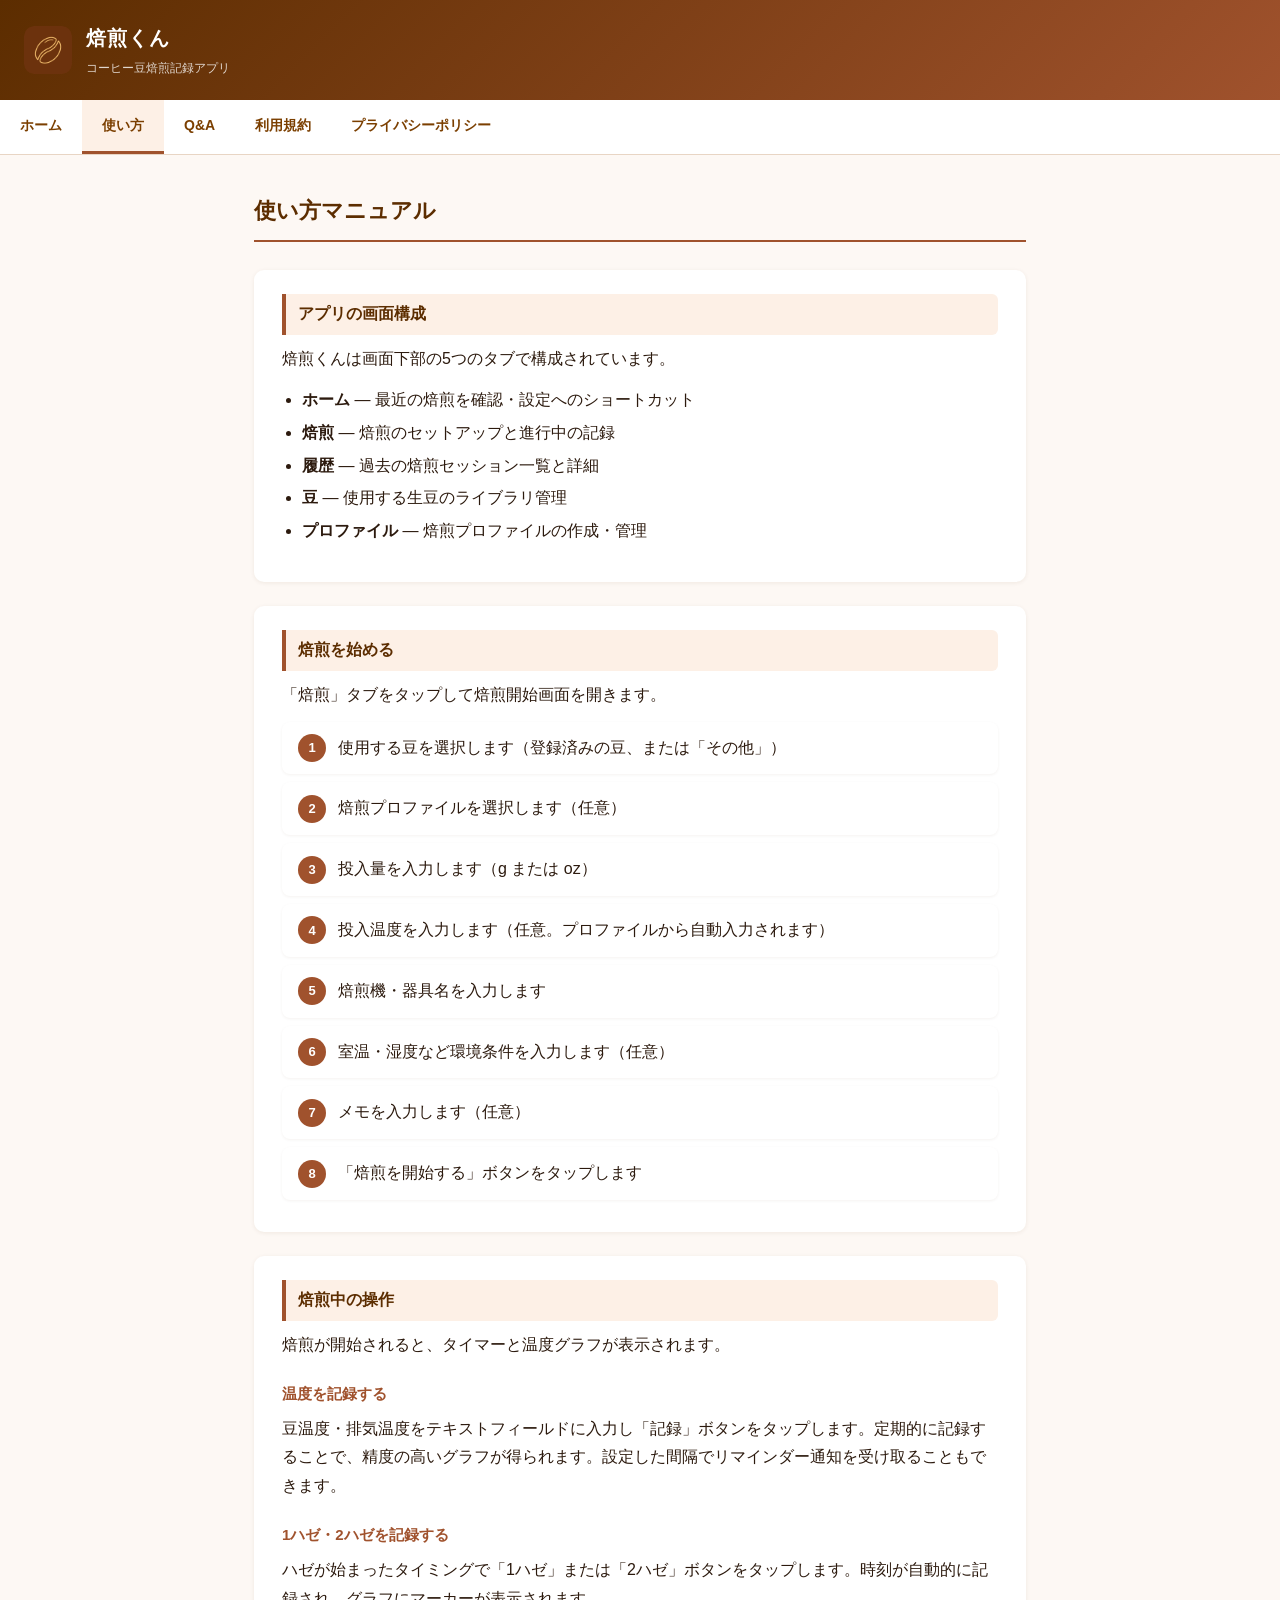
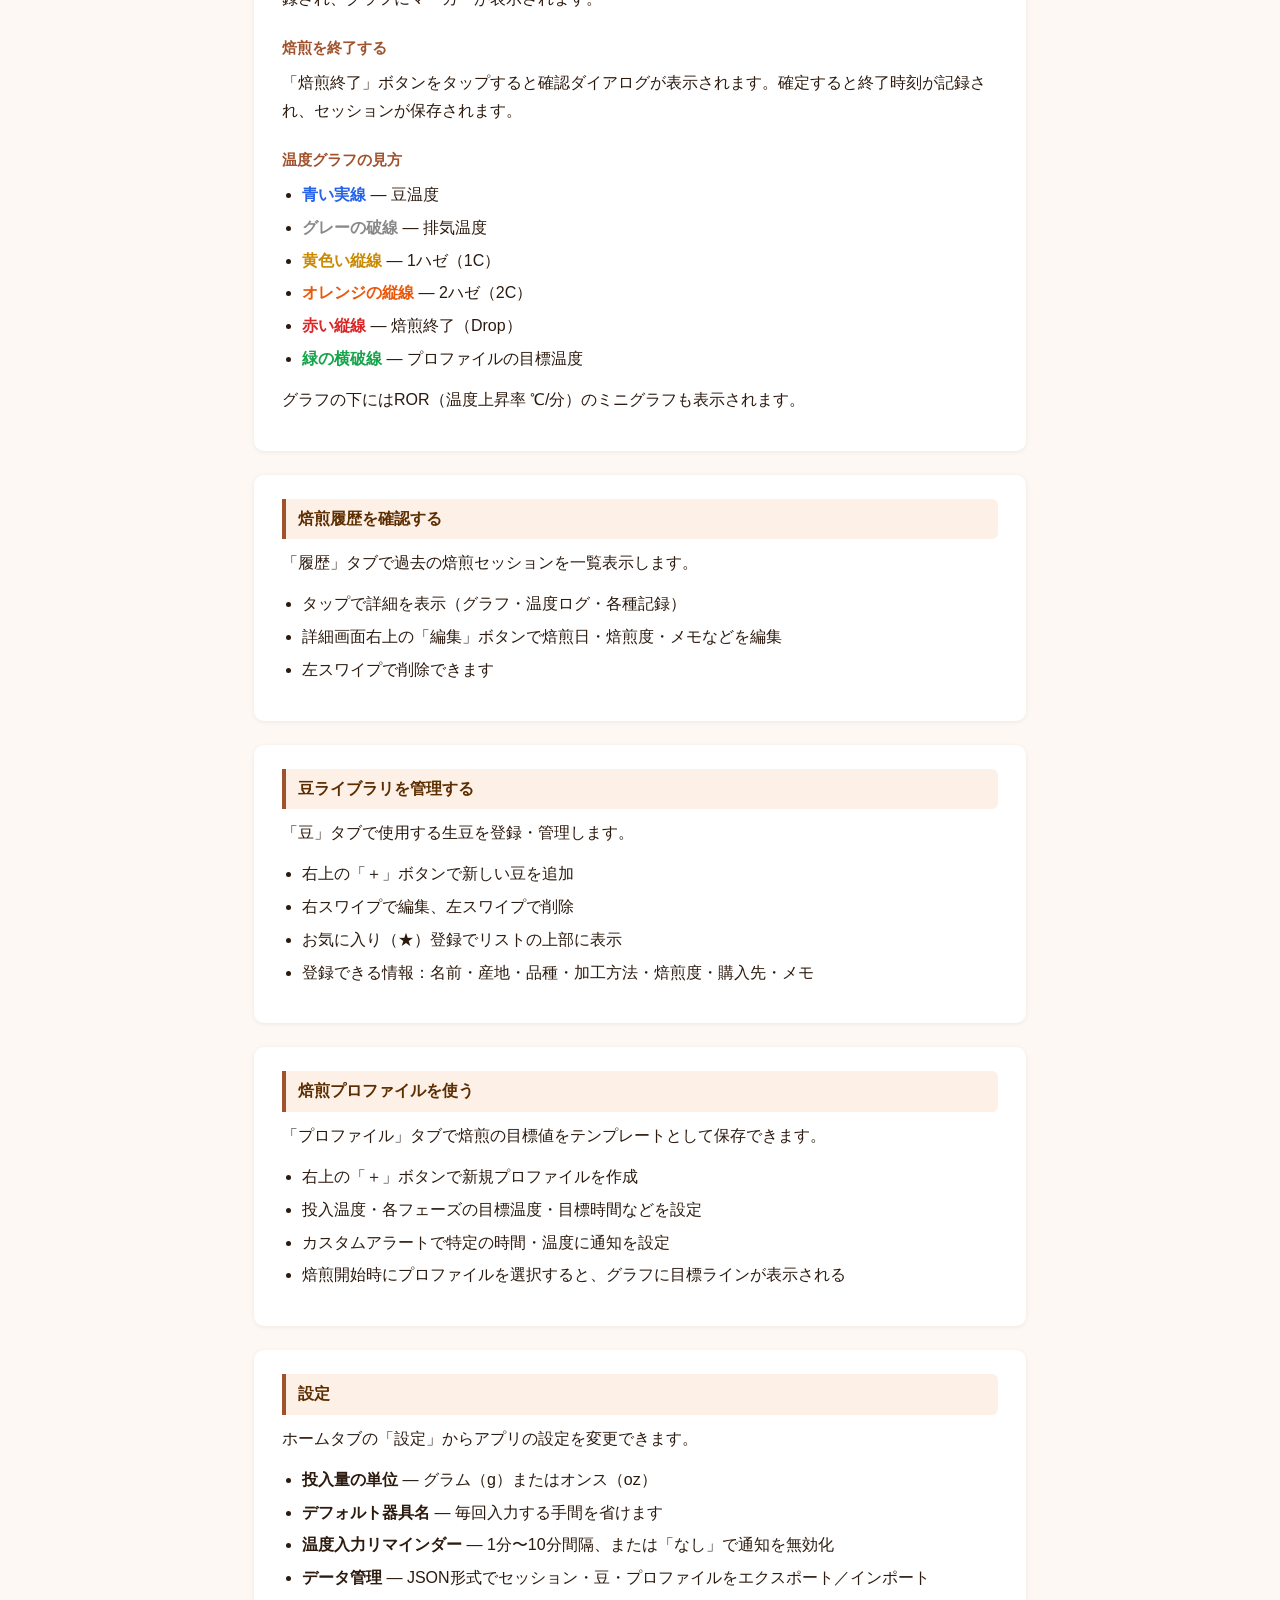
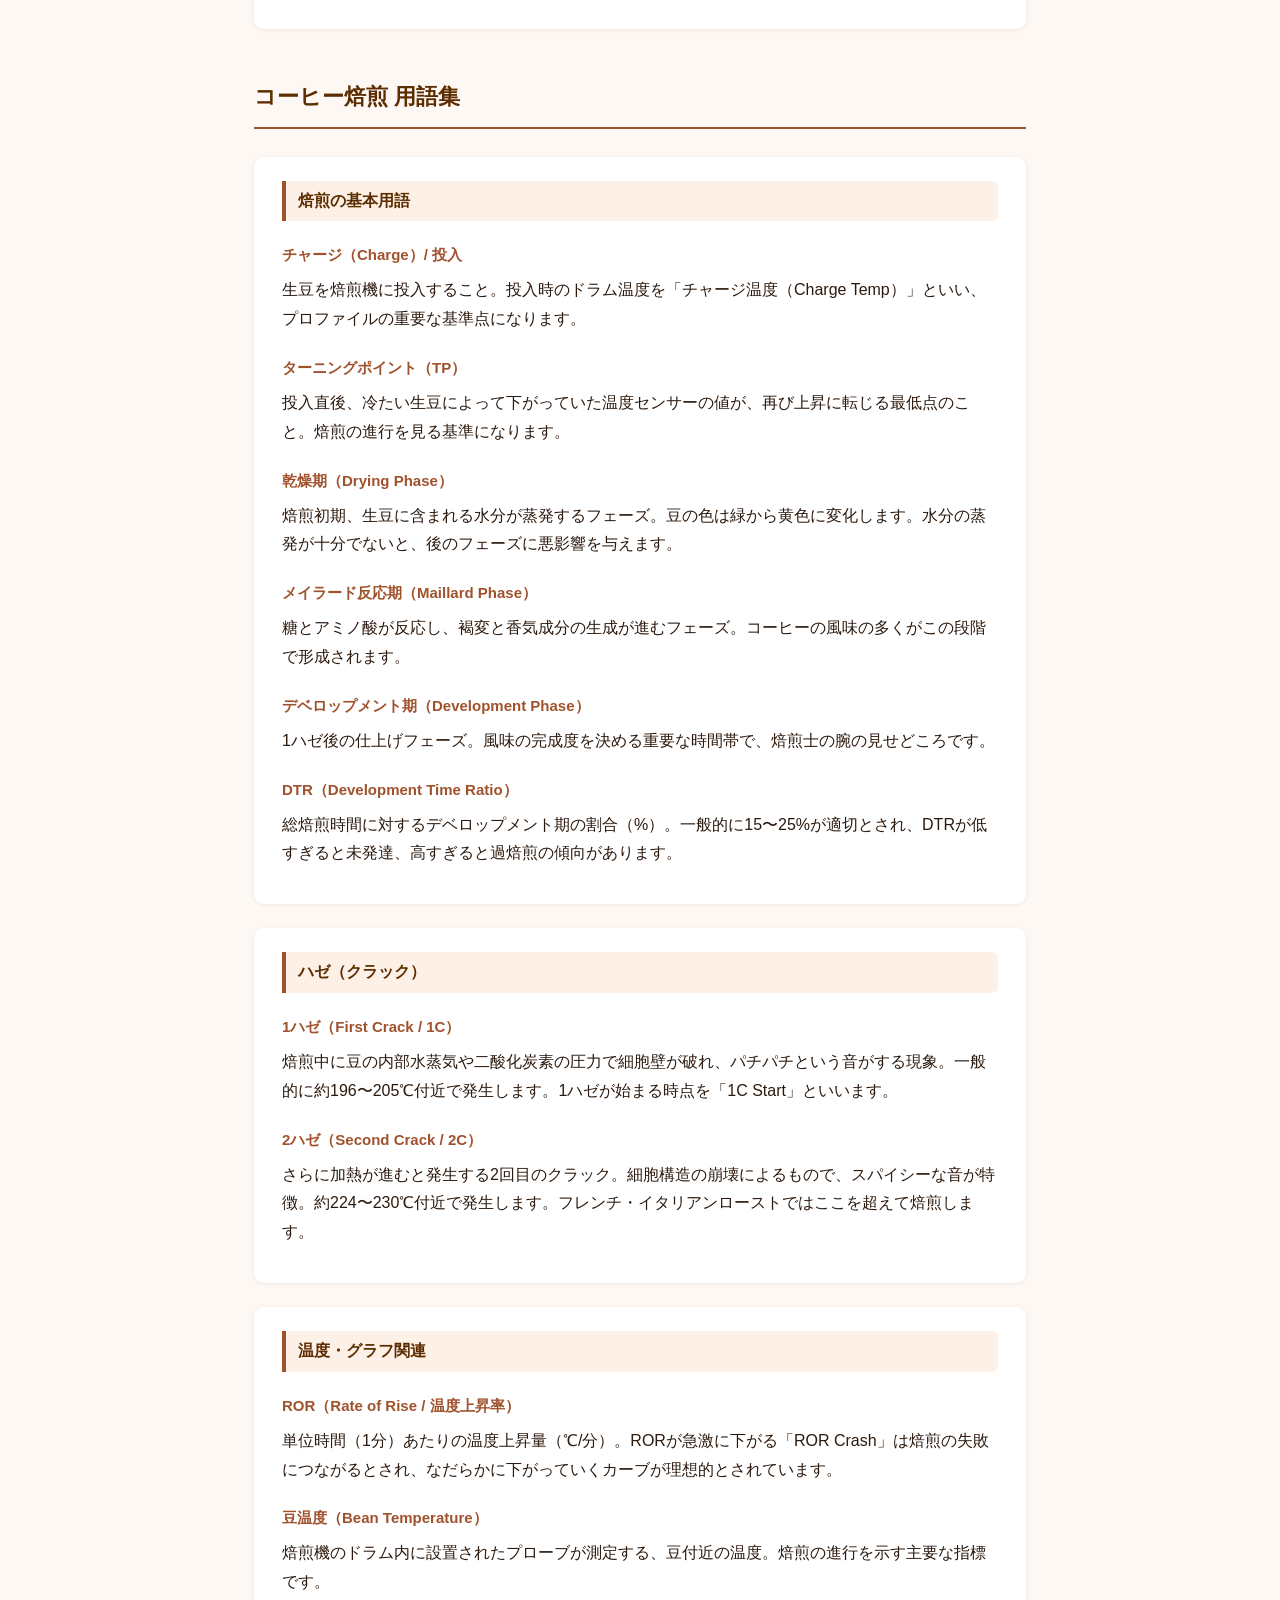
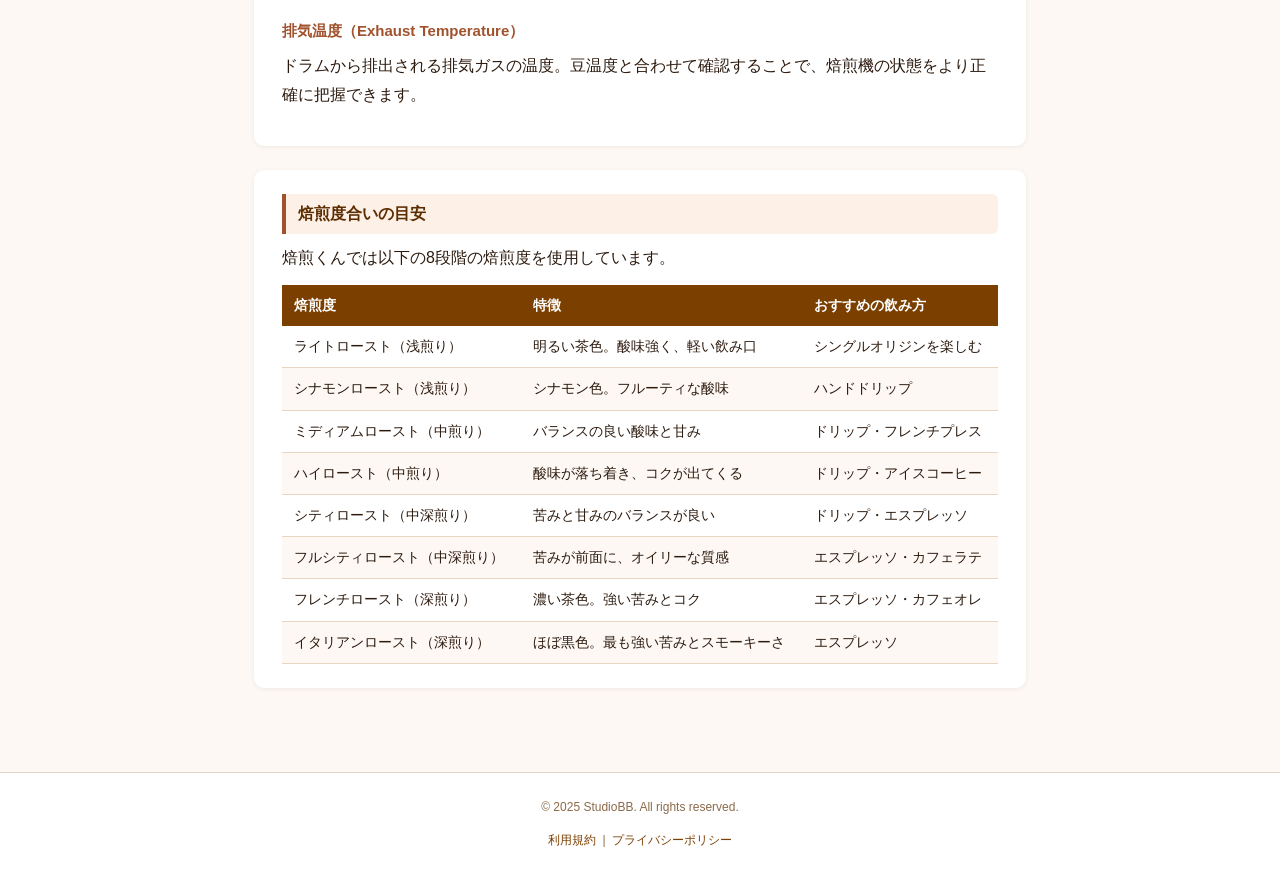
==== manual.html @ cdcf0a1b "Initial commit: 焙煎くん website" ====
<!DOCTYPE html>
<html lang="ja">
<head>
  <meta charset="UTF-8">
  <meta name="viewport" content="width=device-width, initial-scale=1.0">
  <title>使い方マニュアル - 焙煎くん</title>
  <meta name="description" content="焙煎くんの使い方マニュアル。焙煎開始から記録、履歴確認まで丁寧に解説します。">
  <link rel="stylesheet" href="style.css">
  <link rel="icon" href="image/icon.png">
</head>
<body>

<header>
  <div class="logo"><img src="image/icon.png" alt="焙煎くんアイコン"></div>
  <div>
    <div class="site-title">焙煎くん</div>
    <div class="site-subtitle">コーヒー豆焙煎記録アプリ</div>
  </div>
</header>

<nav>
  <a href="index.html">ホーム</a>
  <a href="manual.html" class="active">使い方</a>
  <a href="qa.html">Q&amp;A</a>
  <a href="terms.html">利用規約</a>
  <a href="privacy.html">プライバシーポリシー</a>
</nav>

<div class="container">

  <h1>使い方マニュアル</h1>

  <!-- ========== 基本の使い方 ========== -->
  <div class="card">
    <h2 style="margin-top: 0;">アプリの画面構成</h2>
    <p>焙煎くんは画面下部の5つのタブで構成されています。</p>
    <ul>
      <li><strong>ホーム</strong> — 最近の焙煎を確認・設定へのショートカット</li>
      <li><strong>焙煎</strong> — 焙煎のセットアップと進行中の記録</li>
      <li><strong>履歴</strong> — 過去の焙煎セッション一覧と詳細</li>
      <li><strong>豆</strong> — 使用する生豆のライブラリ管理</li>
      <li><strong>プロファイル</strong> — 焙煎プロファイルの作成・管理</li>
    </ul>
  </div>

  <!-- ========== 焙煎を始める ========== -->
  <div class="card">
    <h2 style="margin-top: 0;">焙煎を始める</h2>
    <p>「焙煎」タブをタップして焙煎開始画面を開きます。</p>
    <ol class="step-list">
      <li>使用する豆を選択します（登録済みの豆、または「その他」）</li>
      <li>焙煎プロファイルを選択します（任意）</li>
      <li>投入量を入力します（g または oz）</li>
      <li>投入温度を入力します（任意。プロファイルから自動入力されます）</li>
      <li>焙煎機・器具名を入力します</li>
      <li>室温・湿度など環境条件を入力します（任意）</li>
      <li>メモを入力します（任意）</li>
      <li>「焙煎を開始する」ボタンをタップします</li>
    </ol>
  </div>

  <!-- ========== 焙煎中の操作 ========== -->
  <div class="card">
    <h2 style="margin-top: 0;">焙煎中の操作</h2>
    <p>焙煎が開始されると、タイマーと温度グラフが表示されます。</p>

    <h3>温度を記録する</h3>
    <p>豆温度・排気温度をテキストフィールドに入力し「記録」ボタンをタップします。定期的に記録することで、精度の高いグラフが得られます。設定した間隔でリマインダー通知を受け取ることもできます。</p>

    <h3>1ハゼ・2ハゼを記録する</h3>
    <p>ハゼが始まったタイミングで「1ハゼ」または「2ハゼ」ボタンをタップします。時刻が自動的に記録され、グラフにマーカーが表示されます。</p>

    <h3>焙煎を終了する</h3>
    <p>「焙煎終了」ボタンをタップすると確認ダイアログが表示されます。確定すると終了時刻が記録され、セッションが保存されます。</p>

    <h3>温度グラフの見方</h3>
    <ul>
      <li><strong style="color: #2563eb;">青い実線</strong> — 豆温度</li>
      <li><strong style="color: #888;">グレーの破線</strong> — 排気温度</li>
      <li><strong style="color: #ca8a04;">黄色い縦線</strong> — 1ハゼ（1C）</li>
      <li><strong style="color: #ea580c;">オレンジの縦線</strong> — 2ハゼ（2C）</li>
      <li><strong style="color: #dc2626;">赤い縦線</strong> — 焙煎終了（Drop）</li>
      <li><strong style="color: #16a34a;">緑の横破線</strong> — プロファイルの目標温度</li>
    </ul>
    <p>グラフの下にはROR（温度上昇率 ℃/分）のミニグラフも表示されます。</p>
  </div>

  <!-- ========== 焙煎履歴 ========== -->
  <div class="card">
    <h2 style="margin-top: 0;">焙煎履歴を確認する</h2>
    <p>「履歴」タブで過去の焙煎セッションを一覧表示します。</p>
    <ul>
      <li>タップで詳細を表示（グラフ・温度ログ・各種記録）</li>
      <li>詳細画面右上の「編集」ボタンで焙煎日・焙煎度・メモなどを編集</li>
      <li>左スワイプで削除できます</li>
    </ul>
  </div>

  <!-- ========== 豆ライブラリ ========== -->
  <div class="card">
    <h2 style="margin-top: 0;">豆ライブラリを管理する</h2>
    <p>「豆」タブで使用する生豆を登録・管理します。</p>
    <ul>
      <li>右上の「＋」ボタンで新しい豆を追加</li>
      <li>右スワイプで編集、左スワイプで削除</li>
      <li>お気に入り（★）登録でリストの上部に表示</li>
      <li>登録できる情報：名前・産地・品種・加工方法・焙煎度・購入先・メモ</li>
    </ul>
  </div>

  <!-- ========== プロファイル ========== -->
  <div class="card">
    <h2 style="margin-top: 0;">焙煎プロファイルを使う</h2>
    <p>「プロファイル」タブで焙煎の目標値をテンプレートとして保存できます。</p>
    <ul>
      <li>右上の「＋」ボタンで新規プロファイルを作成</li>
      <li>投入温度・各フェーズの目標温度・目標時間などを設定</li>
      <li>カスタムアラートで特定の時間・温度に通知を設定</li>
      <li>焙煎開始時にプロファイルを選択すると、グラフに目標ラインが表示される</li>
    </ul>
  </div>

  <!-- ========== 設定 ========== -->
  <div class="card">
    <h2 style="margin-top: 0;">設定</h2>
    <p>ホームタブの「設定」からアプリの設定を変更できます。</p>
    <ul>
      <li><strong>投入量の単位</strong> — グラム（g）またはオンス（oz）</li>
      <li><strong>デフォルト器具名</strong> — 毎回入力する手間を省けます</li>
      <li><strong>温度入力リマインダー</strong> — 1分〜10分間隔、または「なし」で通知を無効化</li>
      <li><strong>データ管理</strong> — JSON形式でセッション・豆・プロファイルをエクスポート／インポート</li>
    </ul>
  </div>

  <!-- ========== 焙煎用語集 ========== -->
  <h1 style="margin-top: 48px;">コーヒー焙煎 用語集</h1>

  <div class="card">
    <h2 style="margin-top: 0;">焙煎の基本用語</h2>

    <h3>チャージ（Charge）/ 投入</h3>
    <p>生豆を焙煎機に投入すること。投入時のドラム温度を「チャージ温度（Charge Temp）」といい、プロファイルの重要な基準点になります。</p>

    <h3>ターニングポイント（TP）</h3>
    <p>投入直後、冷たい生豆によって下がっていた温度センサーの値が、再び上昇に転じる最低点のこと。焙煎の進行を見る基準になります。</p>

    <h3>乾燥期（Drying Phase）</h3>
    <p>焙煎初期、生豆に含まれる水分が蒸発するフェーズ。豆の色は緑から黄色に変化します。水分の蒸発が十分でないと、後のフェーズに悪影響を与えます。</p>

    <h3>メイラード反応期（Maillard Phase）</h3>
    <p>糖とアミノ酸が反応し、褐変と香気成分の生成が進むフェーズ。コーヒーの風味の多くがこの段階で形成されます。</p>

    <h3>デベロップメント期（Development Phase）</h3>
    <p>1ハゼ後の仕上げフェーズ。風味の完成度を決める重要な時間帯で、焙煎士の腕の見せどころです。</p>

    <h3>DTR（Development Time Ratio）</h3>
    <p>総焙煎時間に対するデベロップメント期の割合（%）。一般的に15〜25%が適切とされ、DTRが低すぎると未発達、高すぎると過焙煎の傾向があります。</p>
  </div>

  <div class="card">
    <h2 style="margin-top: 0;">ハゼ（クラック）</h2>

    <h3>1ハゼ（First Crack / 1C）</h3>
    <p>焙煎中に豆の内部水蒸気や二酸化炭素の圧力で細胞壁が破れ、パチパチという音がする現象。一般的に約196〜205℃付近で発生します。1ハゼが始まる時点を「1C Start」といいます。</p>

    <h3>2ハゼ（Second Crack / 2C）</h3>
    <p>さらに加熱が進むと発生する2回目のクラック。細胞構造の崩壊によるもので、スパイシーな音が特徴。約224〜230℃付近で発生します。フレンチ・イタリアンローストではここを超えて焙煎します。</p>
  </div>

  <div class="card">
    <h2 style="margin-top: 0;">温度・グラフ関連</h2>

    <h3>ROR（Rate of Rise / 温度上昇率）</h3>
    <p>単位時間（1分）あたりの温度上昇量（℃/分）。RORが急激に下がる「ROR Crash」は焙煎の失敗につながるとされ、なだらかに下がっていくカーブが理想的とされています。</p>

    <h3>豆温度（Bean Temperature）</h3>
    <p>焙煎機のドラム内に設置されたプローブが測定する、豆付近の温度。焙煎の進行を示す主要な指標です。</p>

    <h3>排気温度（Exhaust Temperature）</h3>
    <p>ドラムから排出される排気ガスの温度。豆温度と合わせて確認することで、焙煎機の状態をより正確に把握できます。</p>
  </div>

  <div class="card">
    <h2 style="margin-top: 0;">焙煎度合いの目安</h2>
    <p>焙煎くんでは以下の8段階の焙煎度を使用しています。</p>

    <table class="roast-table">
      <thead>
        <tr>
          <th>焙煎度</th>
          <th>特徴</th>
          <th>おすすめの飲み方</th>
        </tr>
      </thead>
      <tbody>
        <tr>
          <td>ライトロースト（浅煎り）</td>
          <td>明るい茶色。酸味強く、軽い飲み口</td>
          <td>シングルオリジンを楽しむ</td>
        </tr>
        <tr>
          <td>シナモンロースト（浅煎り）</td>
          <td>シナモン色。フルーティな酸味</td>
          <td>ハンドドリップ</td>
        </tr>
        <tr>
          <td>ミディアムロースト（中煎り）</td>
          <td>バランスの良い酸味と甘み</td>
          <td>ドリップ・フレンチプレス</td>
        </tr>
        <tr>
          <td>ハイロースト（中煎り）</td>
          <td>酸味が落ち着き、コクが出てくる</td>
          <td>ドリップ・アイスコーヒー</td>
        </tr>
        <tr>
          <td>シティロースト（中深煎り）</td>
          <td>苦みと甘みのバランスが良い</td>
          <td>ドリップ・エスプレッソ</td>
        </tr>
        <tr>
          <td>フルシティロースト（中深煎り）</td>
          <td>苦みが前面に、オイリーな質感</td>
          <td>エスプレッソ・カフェラテ</td>
        </tr>
        <tr>
          <td>フレンチロースト（深煎り）</td>
          <td>濃い茶色。強い苦みとコク</td>
          <td>エスプレッソ・カフェオレ</td>
        </tr>
        <tr>
          <td>イタリアンロースト（深煎り）</td>
          <td>ほぼ黒色。最も強い苦みとスモーキーさ</td>
          <td>エスプレッソ</td>
        </tr>
      </tbody>
    </table>
  </div>

</div>

<footer>
  <p>&copy; 2025 StudioBB. All rights reserved.</p>
  <p style="margin-top: 6px;">
    <a href="terms.html">利用規約</a> &nbsp;|&nbsp;
    <a href="privacy.html">プライバシーポリシー</a>
  </p>
</footer>

</body>
</html>
---- style.css ----
/* 焙煎くん - 共通スタイル */
* { box-sizing: border-box; margin: 0; padding: 0; }

body {
  font-family: "Hiragino Sans", "Hiragino Kaku Gothic ProN", "Noto Sans JP", sans-serif;
  background: #fdf8f4;
  color: #2c1a0e;
  line-height: 1.8;
}

header {
  background: linear-gradient(135deg, #5C2D00, #A0522D);
  color: #fff;
  padding: 20px 24px;
  display: flex;
  align-items: center;
  gap: 14px;
}
header .logo { line-height: 0; }
header .logo img { width: 48px; height: 48px; border-radius: 10px; }
header .site-title { font-size: 20px; font-weight: 700; letter-spacing: .05em; }
header .site-subtitle { font-size: 12px; opacity: .8; margin-top: 2px; }

nav {
  background: #fff;
  border-bottom: 1px solid #e8d5c4;
  display: flex;
  flex-wrap: wrap;
  gap: 0;
}
nav a {
  display: block;
  padding: 13px 20px;
  text-decoration: none;
  color: #7B3F00;
  font-size: 14px;
  font-weight: 600;
  border-bottom: 3px solid transparent;
  transition: border-color .2s, background .2s;
}
nav a:hover, nav a.active {
  border-bottom-color: #A0522D;
  background: #fdf0e6;
}

.container { max-width: 820px; margin: 0 auto; padding: 36px 24px 60px; }

h1 { font-size: 22px; font-weight: 700; margin-bottom: 28px; padding-bottom: 10px;
     border-bottom: 2px solid #A0522D; color: #5C2D00; }
h2 { font-size: 16px; font-weight: 700; margin: 32px 0 10px;
     padding: 6px 12px; background: #fdf0e6; border-left: 4px solid #A0522D;
     color: #5C2D00; border-radius: 0 6px 6px 0; }
h3 { font-size: 15px; font-weight: 700; margin: 20px 0 8px; color: #A0522D; }

p { margin-bottom: 12px; }
ul, ol { margin: 8px 0 12px 20px; }
li { margin-bottom: 4px; }

.card {
  background: #fff;
  border-radius: 10px;
  padding: 24px 28px;
  margin-bottom: 24px;
  box-shadow: 0 1px 4px rgba(92,45,0,.08);
}

.badge {
  display: inline-block;
  background: #7B3F00;
  color: #fff;
  font-size: 11px;
  font-weight: 700;
  padding: 2px 8px;
  border-radius: 20px;
  margin-right: 6px;
  vertical-align: middle;
}

.qa-item { margin-bottom: 20px; }
.qa-item .q { font-weight: 700; color: #5C2D00; margin-bottom: 4px; }
.qa-item .q::before { content: "Q. "; color: #A0522D; }
.qa-item .a { color: #4a3728; padding-left: 16px; }
.qa-item .a::before { content: "A. "; color: #A0522D; font-weight: 700; }

.legal-section { margin-bottom: 24px; }
.legal-section h3 { border-bottom: 1px solid #e8d5c4; padding-bottom: 6px; }

footer {
  text-align: center;
  padding: 24px;
  color: #8c6a4a;
  font-size: 12px;
  border-top: 1px solid #e8d5c4;
  background: #fff;
}
footer a { color: #7B3F00; text-decoration: none; }

.hero {
  background: linear-gradient(135deg, #7B3F00 0%, #A0522D 50%, #C1713A 100%);
  color: #fff;
  border-radius: 12px;
  padding: 40px 32px;
  margin-bottom: 32px;
  text-align: center;
}
.hero .icon { margin-bottom: 16px; line-height: 0; }
.hero .icon img { width: 80px; height: 80px; border-radius: 18px; box-shadow: 0 4px 16px rgba(0,0,0,.25); }
.hero h2 { font-size: 24px; margin-bottom: 8px; background: none; border: none;
           padding: 0; color: #fff; border-radius: 0; }
.hero p { opacity: .9; font-size: 15px; margin-bottom: 0; }

.link-grid {
  display: grid;
  grid-template-columns: repeat(auto-fit, minmax(180px, 1fr));
  gap: 14px;
  margin-top: 12px;
}
.link-card {
  background: #fff;
  border: 1px solid #e8d5c4;
  border-radius: 10px;
  padding: 20px 16px;
  text-align: center;
  text-decoration: none;
  color: #2c1a0e;
  transition: box-shadow .2s, transform .2s;
  display: block;
}
.link-card:hover { box-shadow: 0 4px 12px rgba(160,82,45,.2); transform: translateY(-2px); }
.link-card .icon { font-size: 28px; margin-bottom: 8px; }
.link-card .label { font-size: 13px; font-weight: 700; color: #7B3F00; }

.feature-grid {
  display: grid;
  grid-template-columns: repeat(auto-fit, minmax(220px, 1fr));
  gap: 16px;
  margin-top: 16px;
}
.feature-card {
  background: #fff;
  border-radius: 10px;
  padding: 20px 18px;
  box-shadow: 0 1px 4px rgba(92,45,0,.08);
  border-top: 3px solid #A0522D;
}
.feature-card .f-icon { font-size: 26px; margin-bottom: 10px; }
.feature-card h3 { font-size: 14px; margin: 0 0 6px; }
.feature-card p { font-size: 13px; color: #6b4c35; margin: 0; }

.step-list { counter-reset: step; list-style: none; margin: 0; padding: 0; }
.step-list li {
  counter-increment: step;
  padding: 12px 16px 12px 56px;
  position: relative;
  margin-bottom: 8px;
  background: #fff;
  border-radius: 8px;
  box-shadow: 0 1px 3px rgba(92,45,0,.06);
}
.step-list li::before {
  content: counter(step);
  position: absolute;
  left: 16px;
  top: 50%;
  transform: translateY(-50%);
  width: 28px; height: 28px;
  background: #A0522D;
  color: #fff;
  border-radius: 50%;
  display: flex;
  align-items: center;
  justify-content: center;
  font-size: 13px;
  font-weight: 700;
}

.roast-table { width: 100%; border-collapse: collapse; font-size: 14px; }
.roast-table th { background: #7B3F00; color: #fff; padding: 8px 12px; text-align: left; }
.roast-table td { padding: 8px 12px; border-bottom: 1px solid #e8d5c4; }
.roast-table tr:nth-child(even) td { background: #fdf8f4; }

@media (max-width: 600px) {
  header { padding: 16px; }
  .container { padding: 24px 16px 48px; }
  .card { padding: 18px 16px; }
  nav a { padding: 10px 14px; font-size: 13px; }
  .hero { padding: 28px 20px; }
}
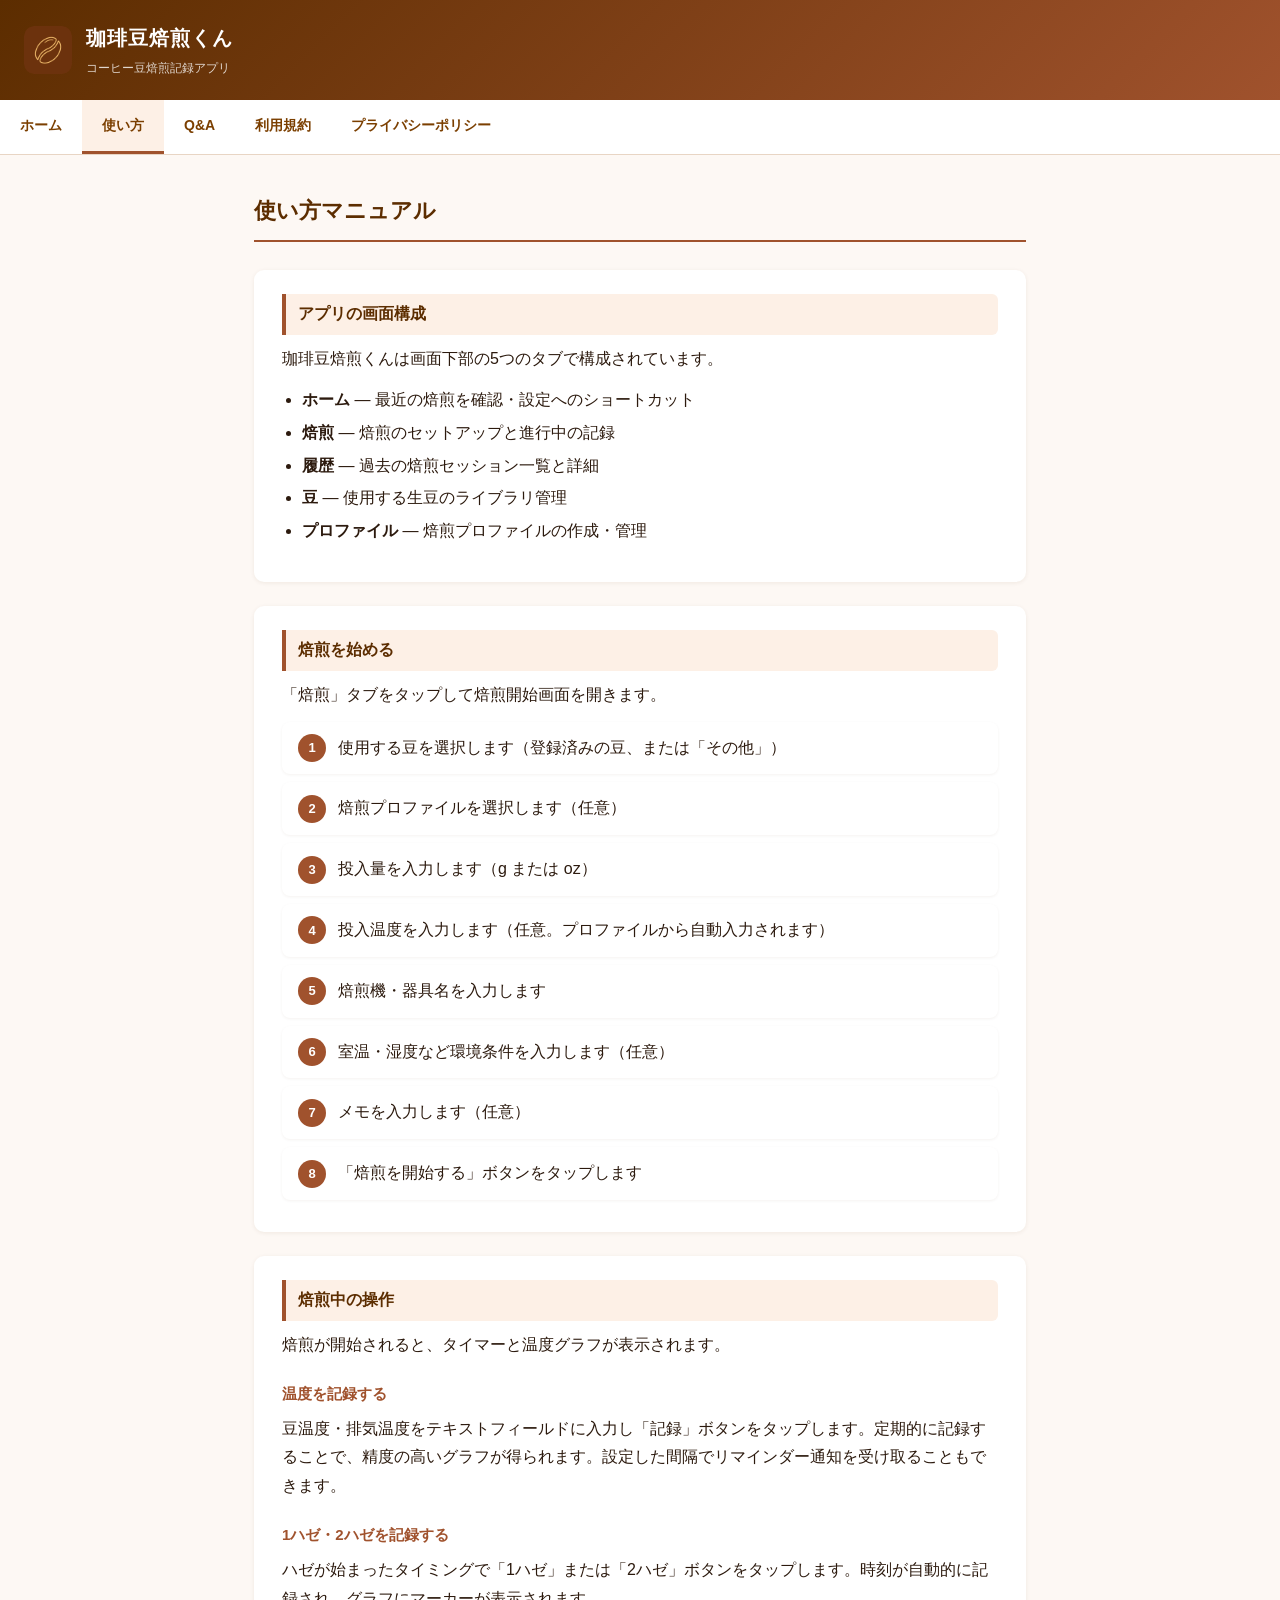
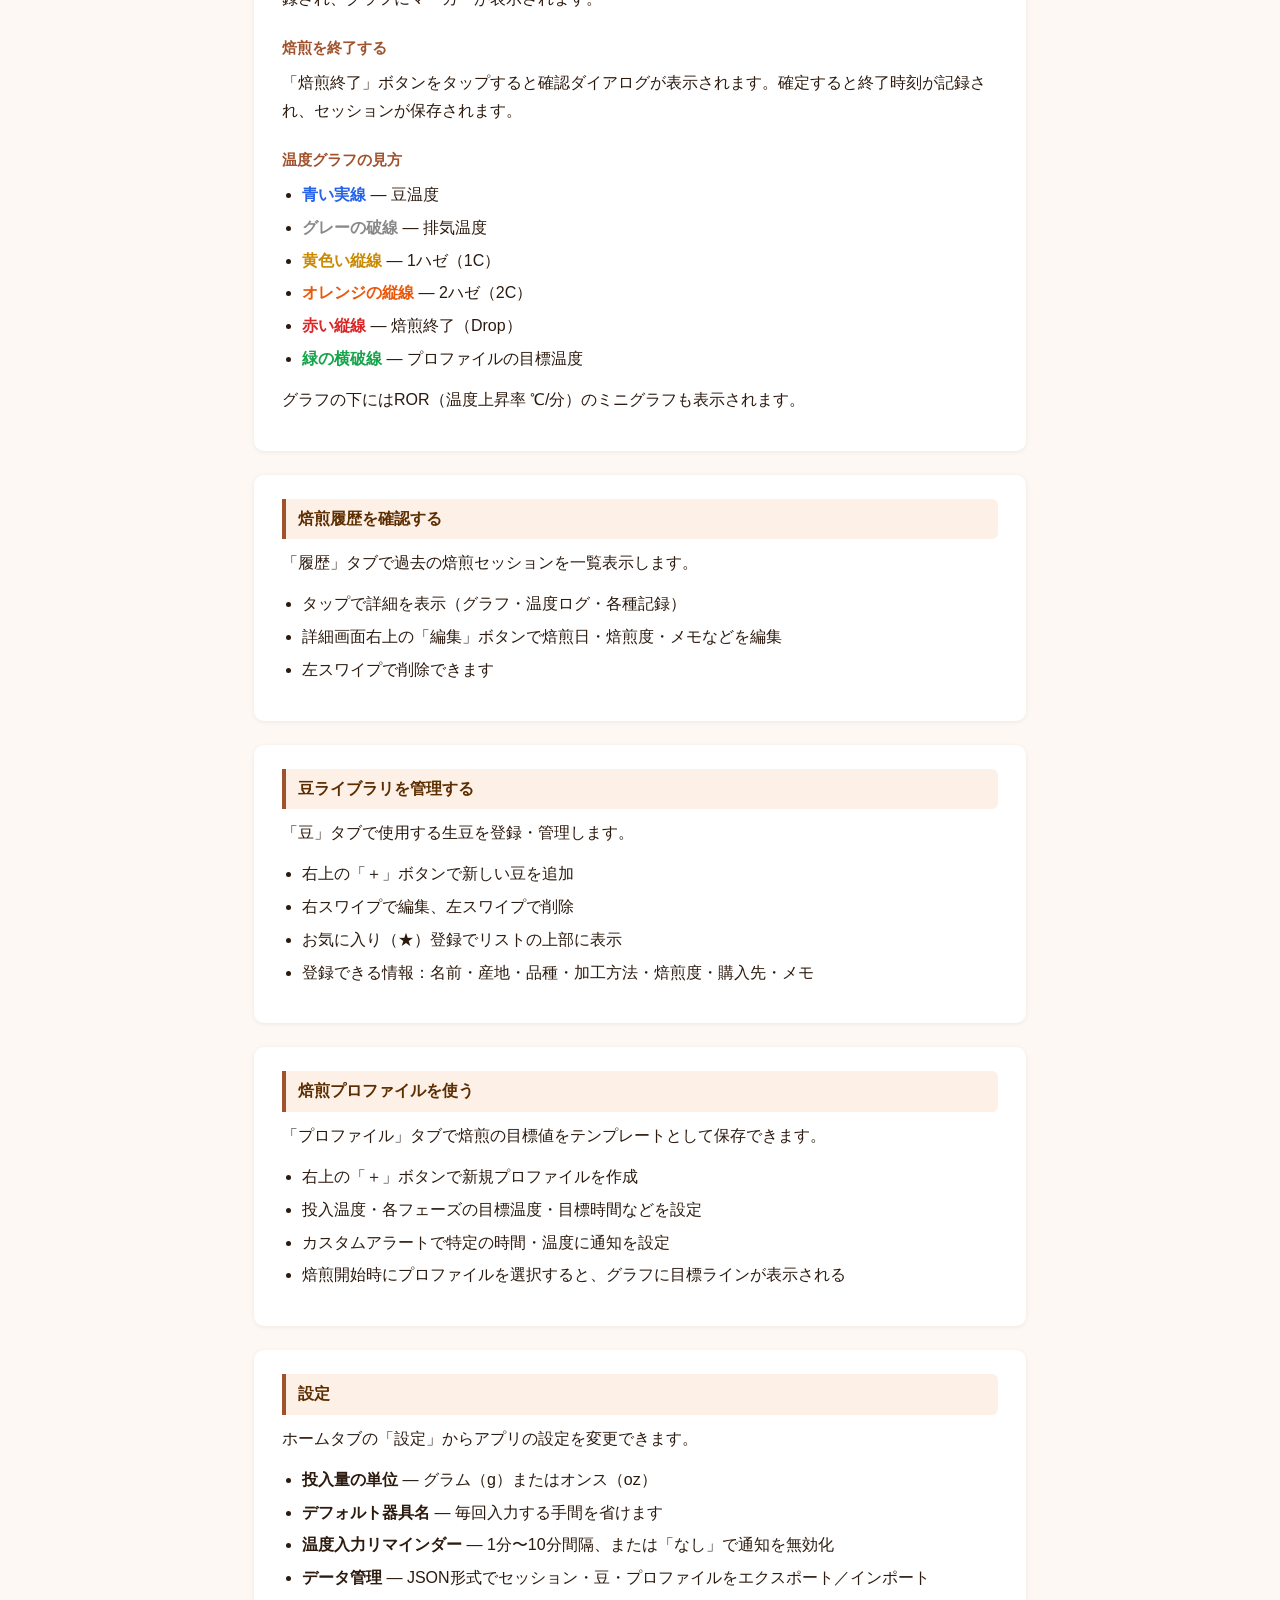
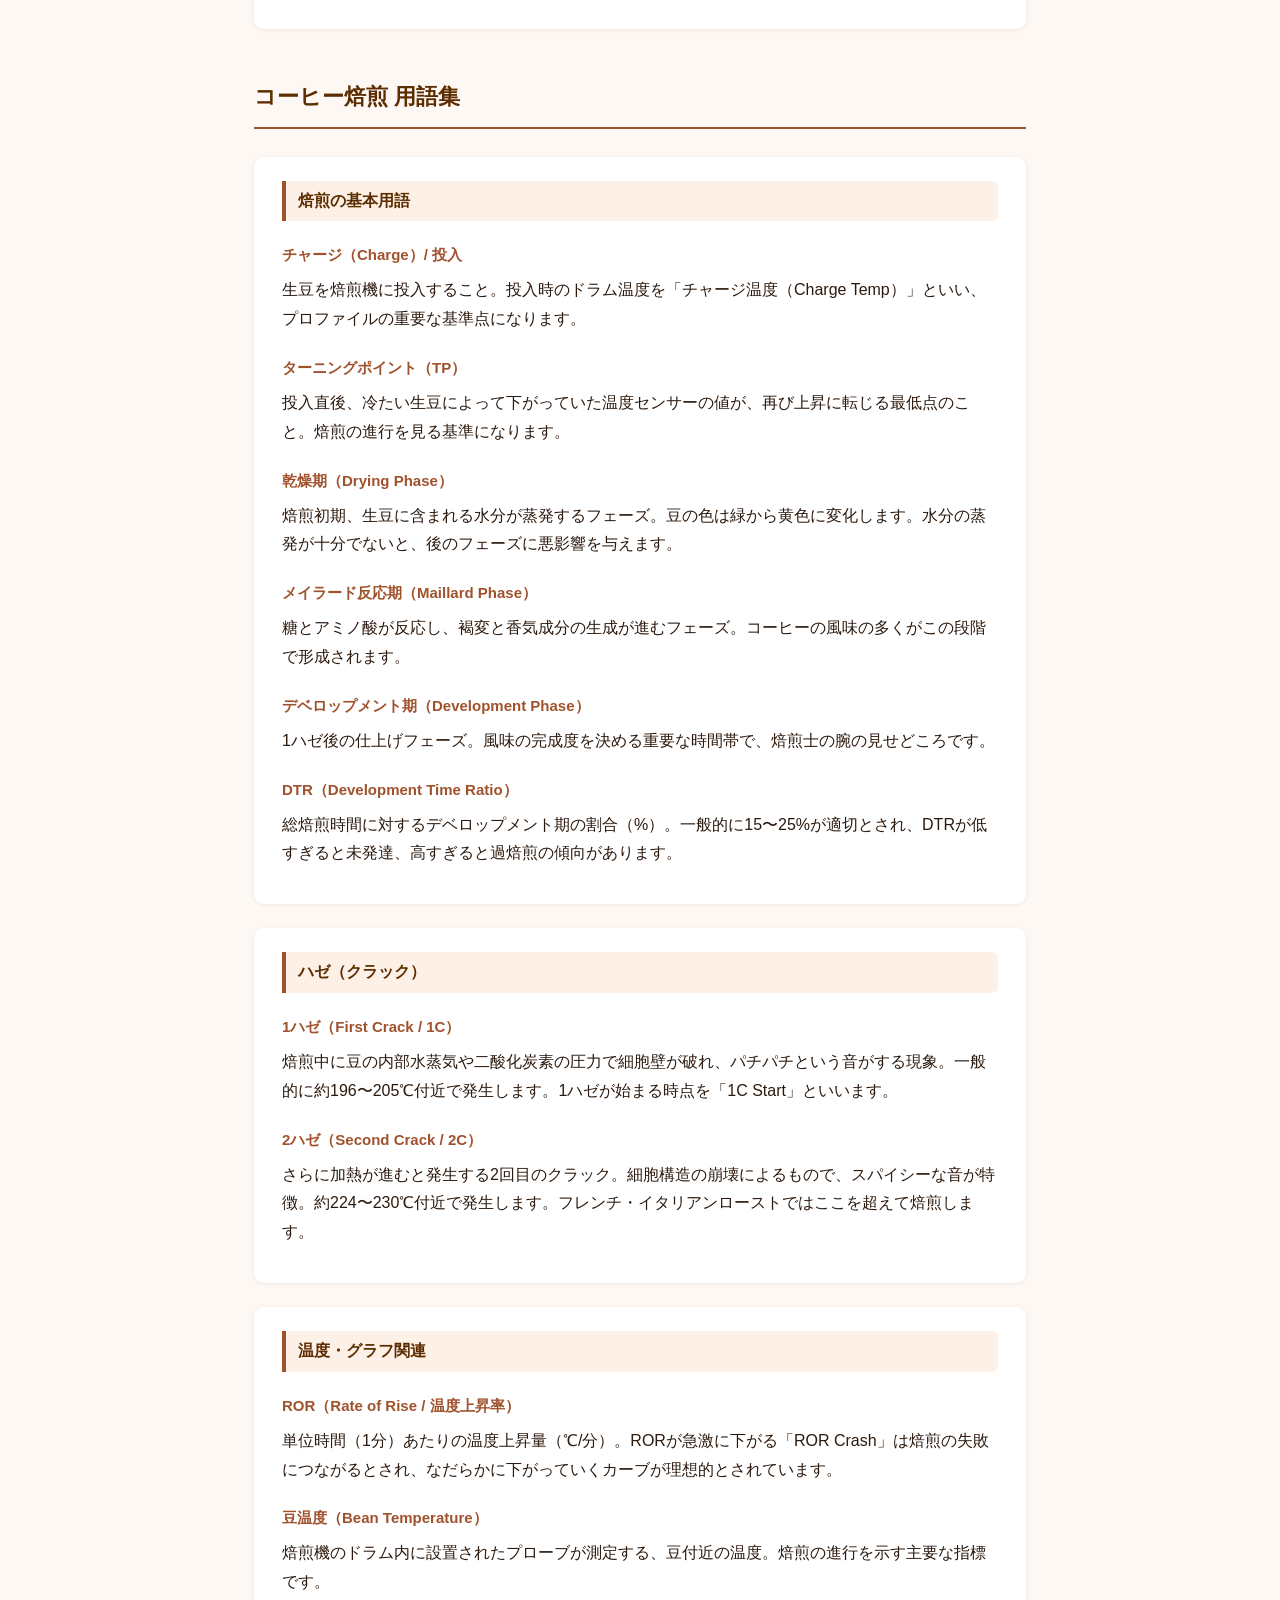
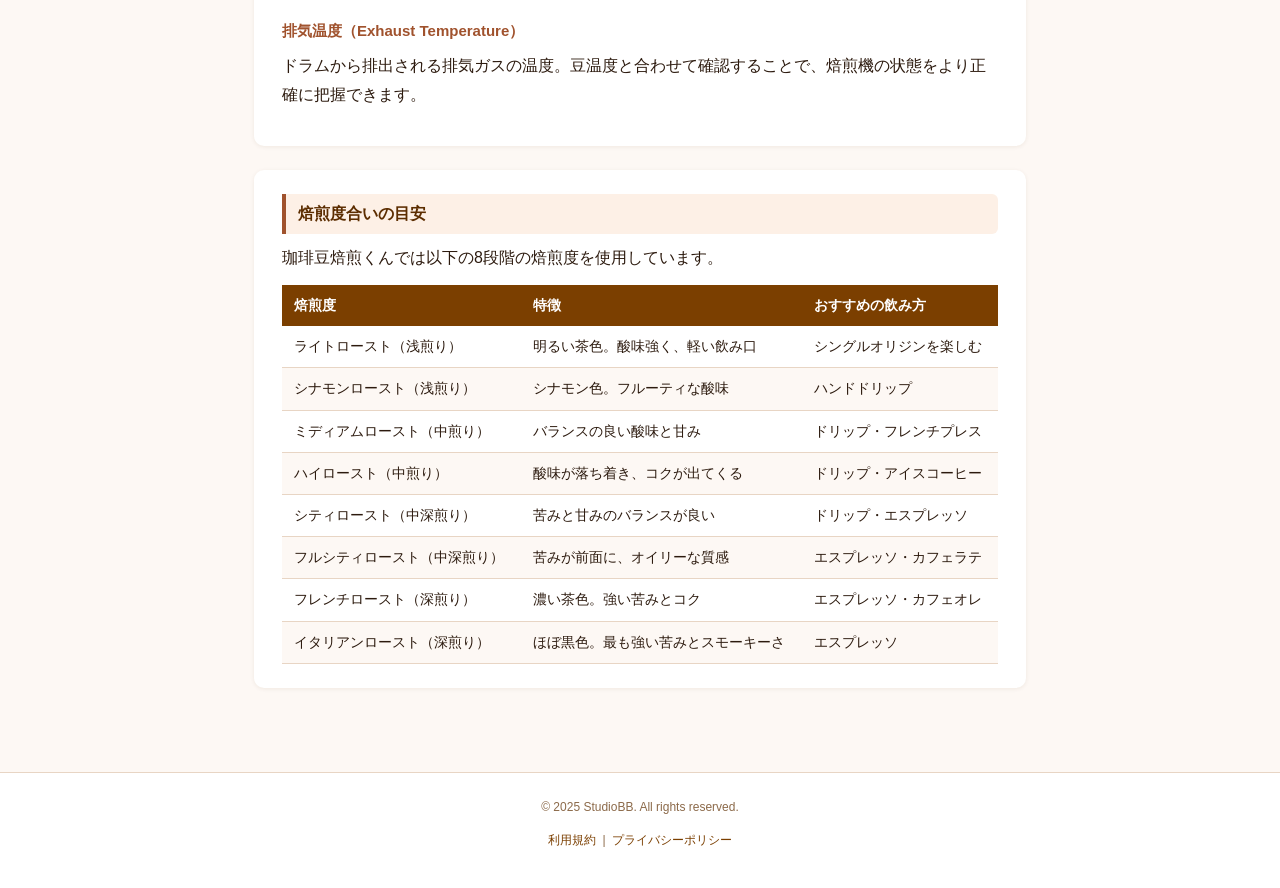
==== commit 2487cb29: "Rename app to 珈琲豆焙煎くん throughout website" ====
--- a/manual.html
+++ b/manual.html
@@ -3,17 +3,17 @@
 <head>
   <meta charset="UTF-8">
   <meta name="viewport" content="width=device-width, initial-scale=1.0">
-  <title>使い方マニュアル - 焙煎くん</title>
-  <meta name="description" content="焙煎くんの使い方マニュアル。焙煎開始から記録、履歴確認まで丁寧に解説します。">
+  <title>使い方マニュアル - 珈琲豆焙煎くん</title>
+  <meta name="description" content="珈琲豆焙煎くんの使い方マニュアル。焙煎開始から記録、履歴確認まで丁寧に解説します。">
   <link rel="stylesheet" href="style.css">
   <link rel="icon" href="image/icon.png">
 </head>
 <body>
 
 <header>
-  <div class="logo"><img src="image/icon.png" alt="焙煎くんアイコン"></div>
+  <div class="logo"><img src="image/icon.png" alt="珈琲豆焙煎くんアイコン"></div>
   <div>
-    <div class="site-title">焙煎くん</div>
+    <div class="site-title">珈琲豆焙煎くん</div>
     <div class="site-subtitle">コーヒー豆焙煎記録アプリ</div>
   </div>
 </header>
@@ -33,7 +33,7 @@
   <!-- ========== 基本の使い方 ========== -->
   <div class="card">
     <h2 style="margin-top: 0;">アプリの画面構成</h2>
-    <p>焙煎くんは画面下部の5つのタブで構成されています。</p>
+    <p>珈琲豆焙煎くんは画面下部の5つのタブで構成されています。</p>
     <ul>
       <li><strong>ホーム</strong> — 最近の焙煎を確認・設定へのショートカット</li>
       <li><strong>焙煎</strong> — 焙煎のセットアップと進行中の記録</li>
@@ -182,7 +182,7 @@
 
   <div class="card">
     <h2 style="margin-top: 0;">焙煎度合いの目安</h2>
-    <p>焙煎くんでは以下の8段階の焙煎度を使用しています。</p>
+    <p>珈琲豆焙煎くんでは以下の8段階の焙煎度を使用しています。</p>
 
     <table class="roast-table">
       <thead>
--- a/style.css
+++ b/style.css
@@ -1,4 +1,4 @@
-/* 焙煎くん - 共通スタイル */
+/* 珈琲豆焙煎くん - 共通スタイル */
 * { box-sizing: border-box; margin: 0; padding: 0; }
 
 body {
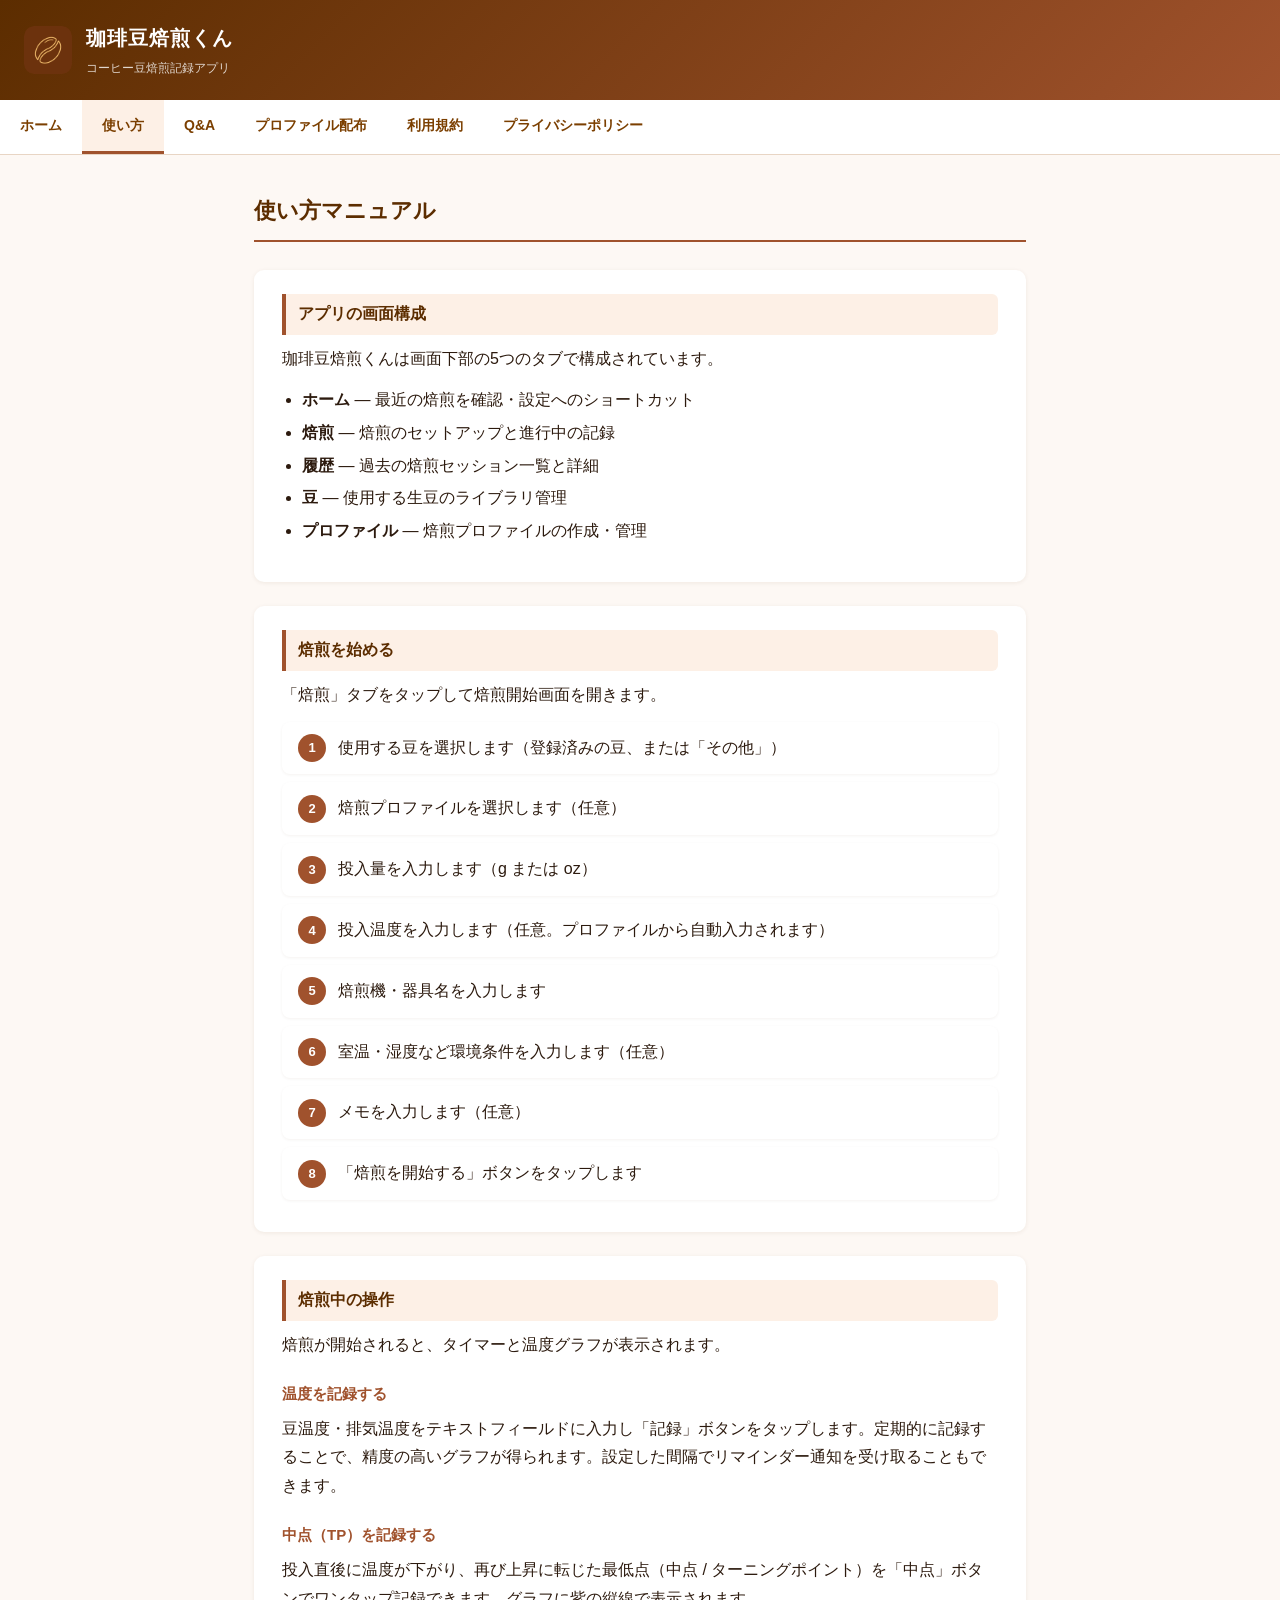
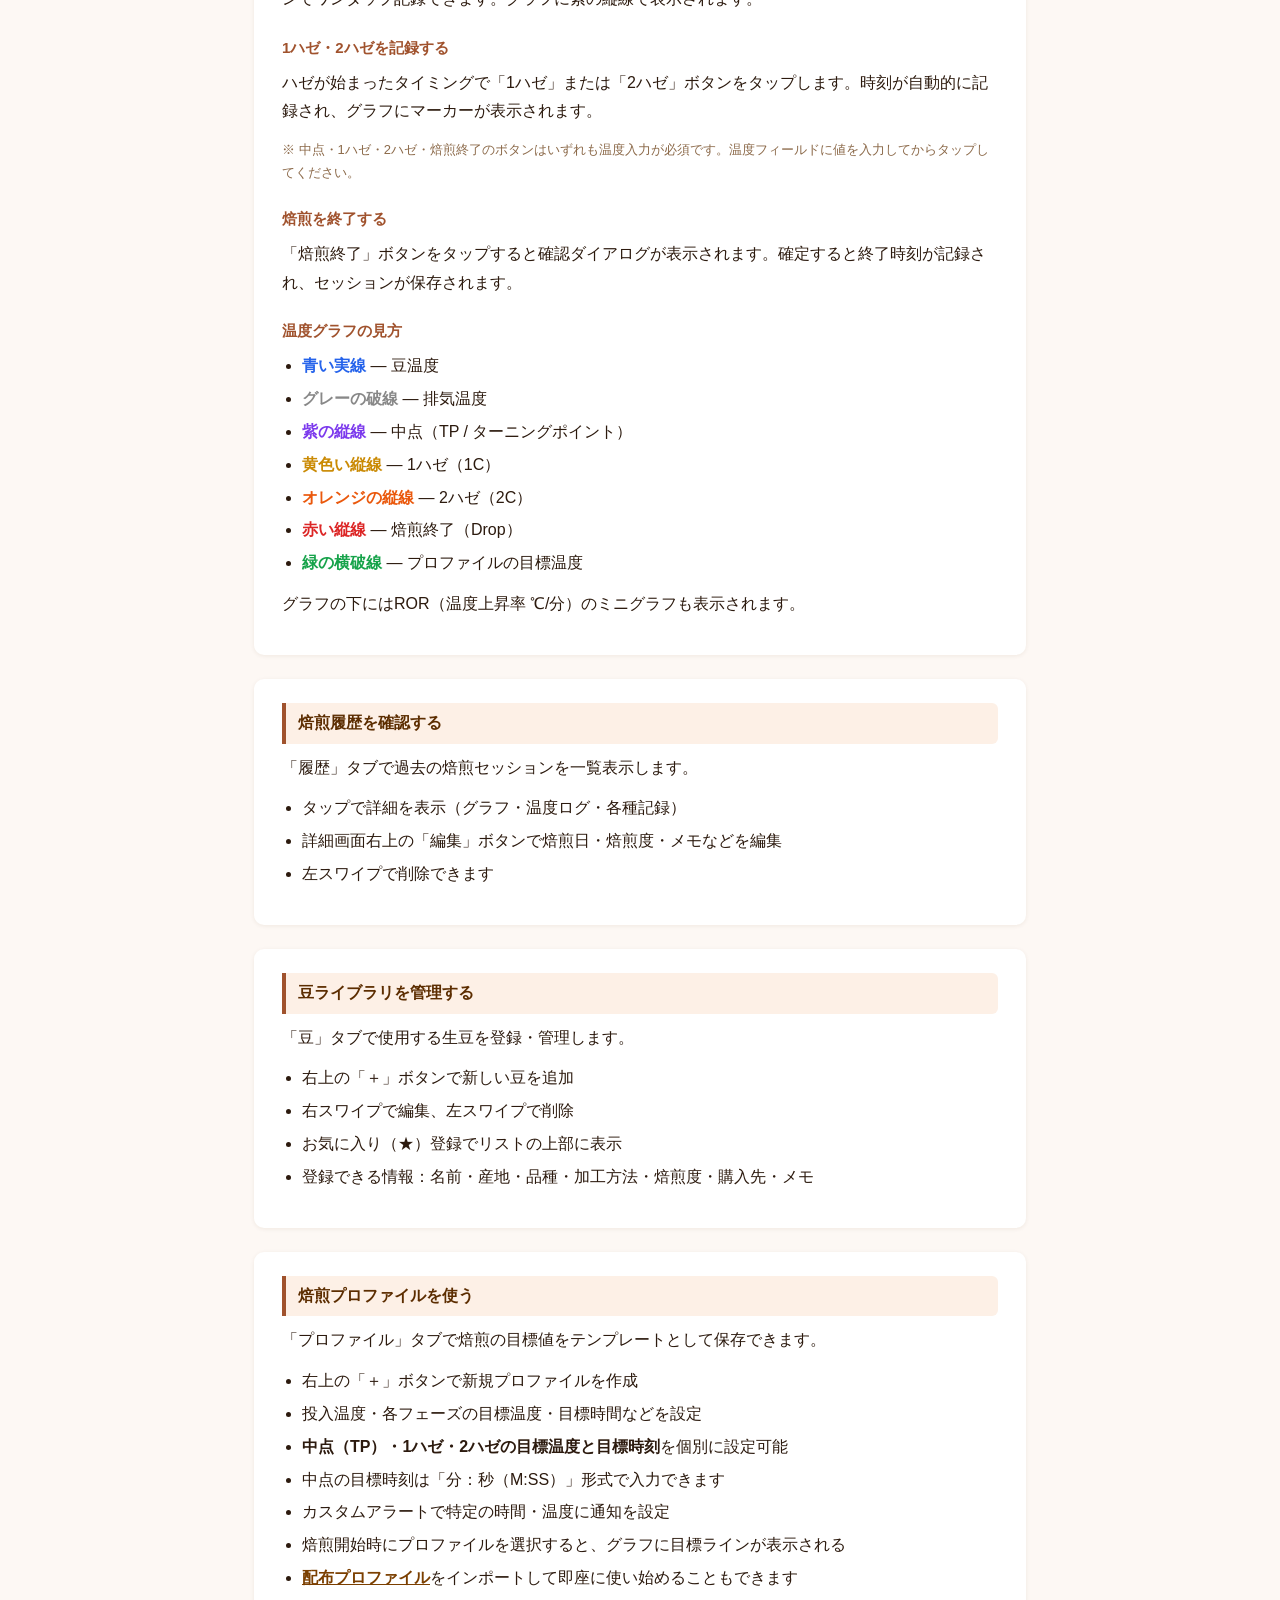
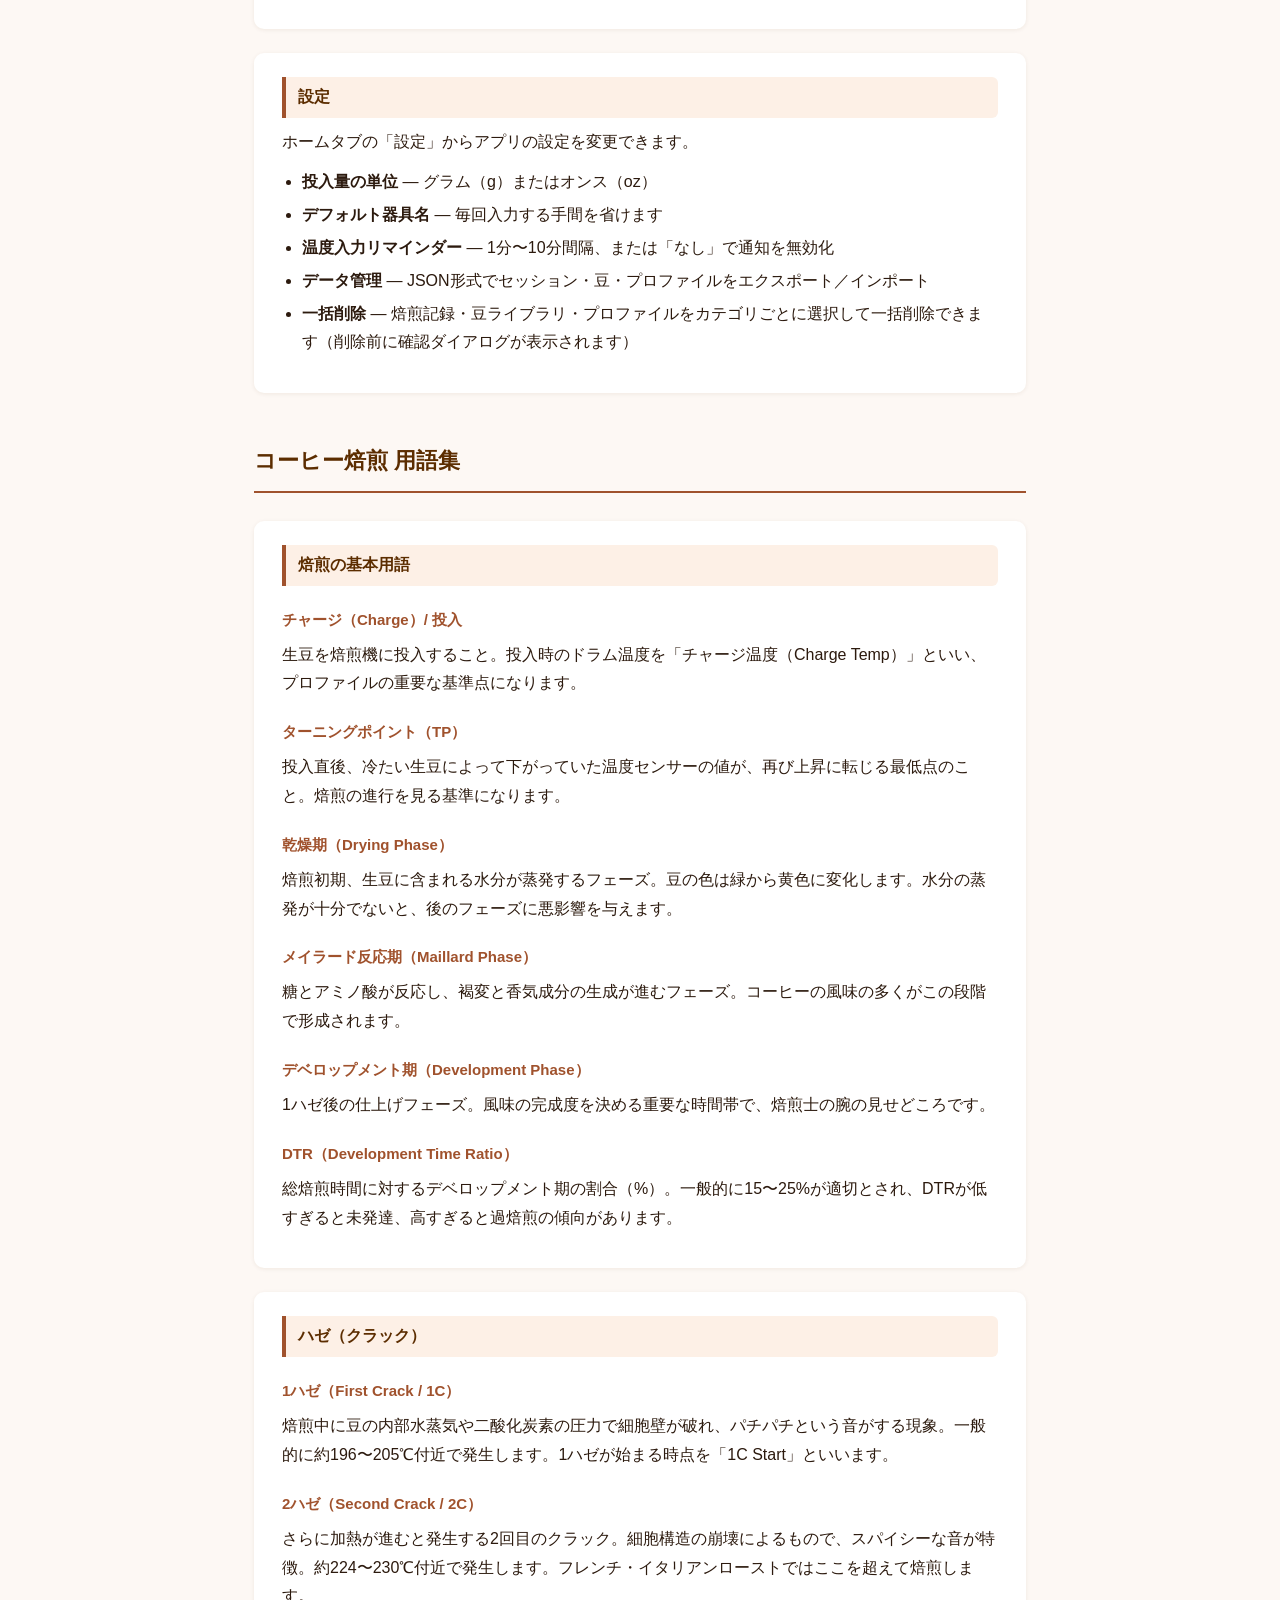
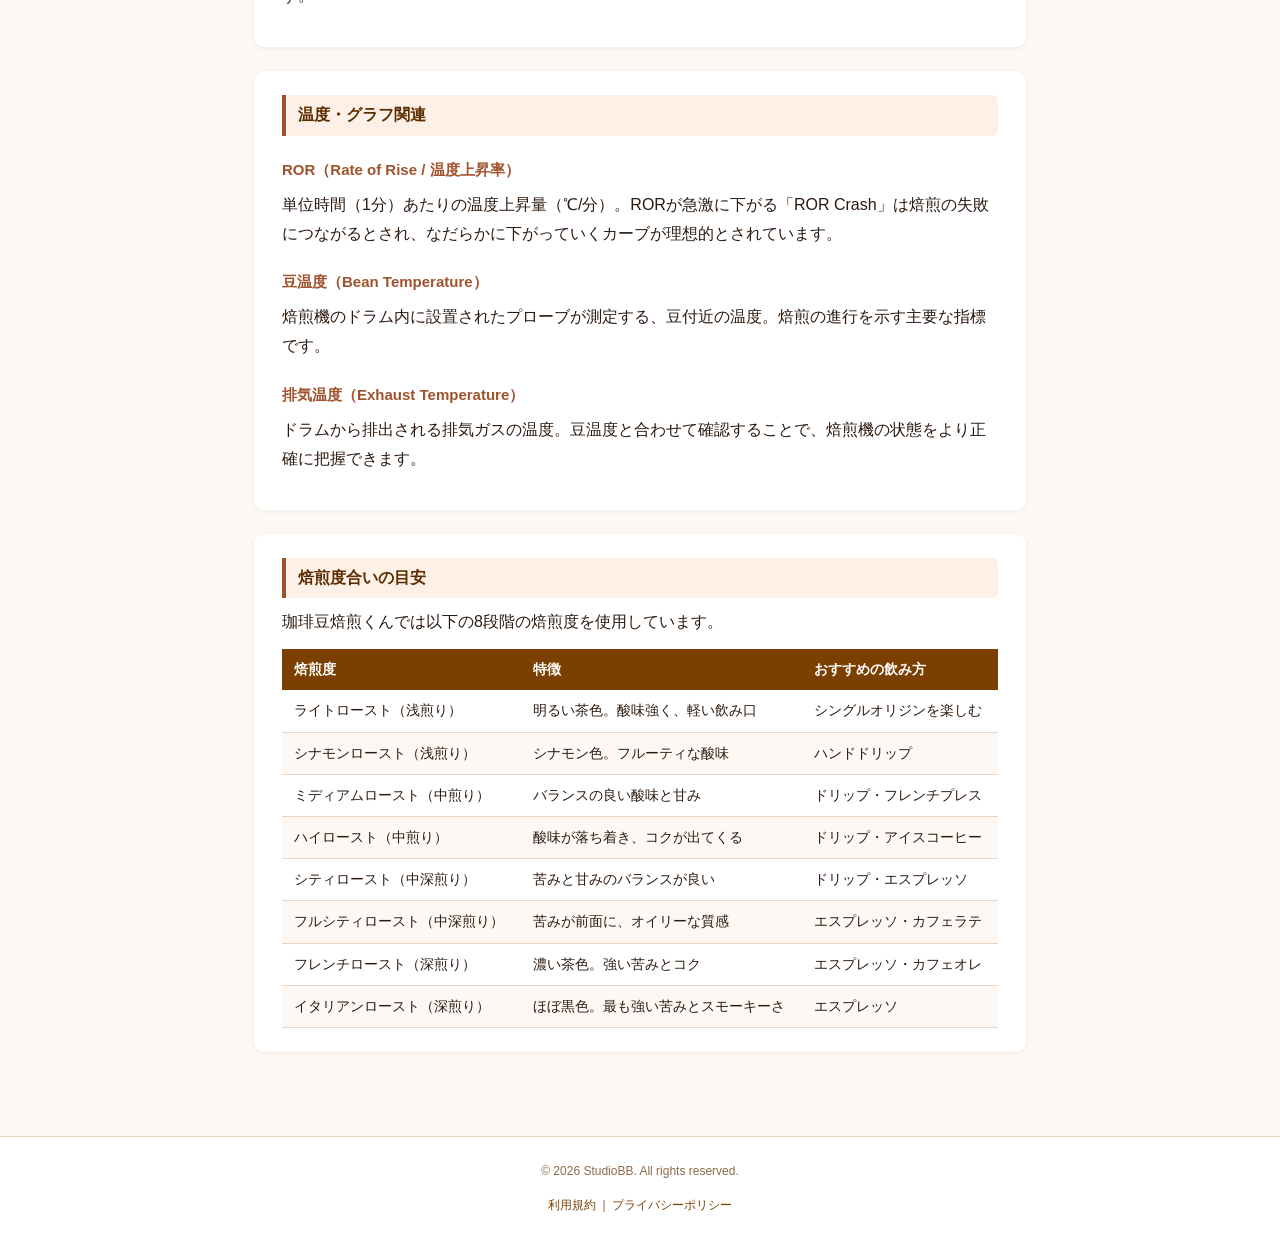
==== commit aa3a640a: "Add profile distribution page and update all pages for new features - New profiles.html: Matt Winton" ====
--- a/manual.html
+++ b/manual.html
@@ -22,6 +22,7 @@
   <a href="index.html">ホーム</a>
   <a href="manual.html" class="active">使い方</a>
   <a href="qa.html">Q&amp;A</a>
+  <a href="profiles.html">プロファイル配布</a>
   <a href="terms.html">利用規約</a>
   <a href="privacy.html">プライバシーポリシー</a>
 </nav>
@@ -67,8 +68,12 @@
     <h3>温度を記録する</h3>
     <p>豆温度・排気温度をテキストフィールドに入力し「記録」ボタンをタップします。定期的に記録することで、精度の高いグラフが得られます。設定した間隔でリマインダー通知を受け取ることもできます。</p>
 
+    <h3>中点（TP）を記録する</h3>
+    <p>投入直後に温度が下がり、再び上昇に転じた最低点（中点 / ターニングポイント）を「中点」ボタンでワンタップ記録できます。グラフに紫の縦線で表示されます。</p>
+
     <h3>1ハゼ・2ハゼを記録する</h3>
     <p>ハゼが始まったタイミングで「1ハゼ」または「2ハゼ」ボタンをタップします。時刻が自動的に記録され、グラフにマーカーが表示されます。</p>
+    <p style="font-size: 13px; color: #8c6a4a;">※ 中点・1ハゼ・2ハゼ・焙煎終了のボタンはいずれも温度入力が必須です。温度フィールドに値を入力してからタップしてください。</p>
 
     <h3>焙煎を終了する</h3>
     <p>「焙煎終了」ボタンをタップすると確認ダイアログが表示されます。確定すると終了時刻が記録され、セッションが保存されます。</p>
@@ -77,6 +82,7 @@
     <ul>
       <li><strong style="color: #2563eb;">青い実線</strong> — 豆温度</li>
       <li><strong style="color: #888;">グレーの破線</strong> — 排気温度</li>
+      <li><strong style="color: #7c3aed;">紫の縦線</strong> — 中点（TP / ターニングポイント）</li>
       <li><strong style="color: #ca8a04;">黄色い縦線</strong> — 1ハゼ（1C）</li>
       <li><strong style="color: #ea580c;">オレンジの縦線</strong> — 2ハゼ（2C）</li>
       <li><strong style="color: #dc2626;">赤い縦線</strong> — 焙煎終了（Drop）</li>
@@ -115,8 +121,11 @@
     <ul>
       <li>右上の「＋」ボタンで新規プロファイルを作成</li>
       <li>投入温度・各フェーズの目標温度・目標時間などを設定</li>
+      <li><strong>中点（TP）・1ハゼ・2ハゼの目標温度と目標時刻</strong>を個別に設定可能</li>
+      <li>中点の目標時刻は「分：秒（M:SS）」形式で入力できます</li>
       <li>カスタムアラートで特定の時間・温度に通知を設定</li>
       <li>焙煎開始時にプロファイルを選択すると、グラフに目標ラインが表示される</li>
+      <li><a href="profiles.html" style="color: #7B3F00; font-weight: 700;">配布プロファイル</a>をインポートして即座に使い始めることもできます</li>
     </ul>
   </div>
 
@@ -129,6 +138,7 @@
       <li><strong>デフォルト器具名</strong> — 毎回入力する手間を省けます</li>
       <li><strong>温度入力リマインダー</strong> — 1分〜10分間隔、または「なし」で通知を無効化</li>
       <li><strong>データ管理</strong> — JSON形式でセッション・豆・プロファイルをエクスポート／インポート</li>
+      <li><strong>一括削除</strong> — 焙煎記録・豆ライブラリ・プロファイルをカテゴリごとに選択して一括削除できます（削除前に確認ダイアログが表示されます）</li>
     </ul>
   </div>
 
@@ -240,7 +250,7 @@
 </div>
 
 <footer>
-  <p>&copy; 2025 StudioBB. All rights reserved.</p>
+  <p>&copy; 2026 StudioBB. All rights reserved.</p>
   <p style="margin-top: 6px;">
     <a href="terms.html">利用規約</a> &nbsp;|&nbsp;
     <a href="privacy.html">プライバシーポリシー</a>
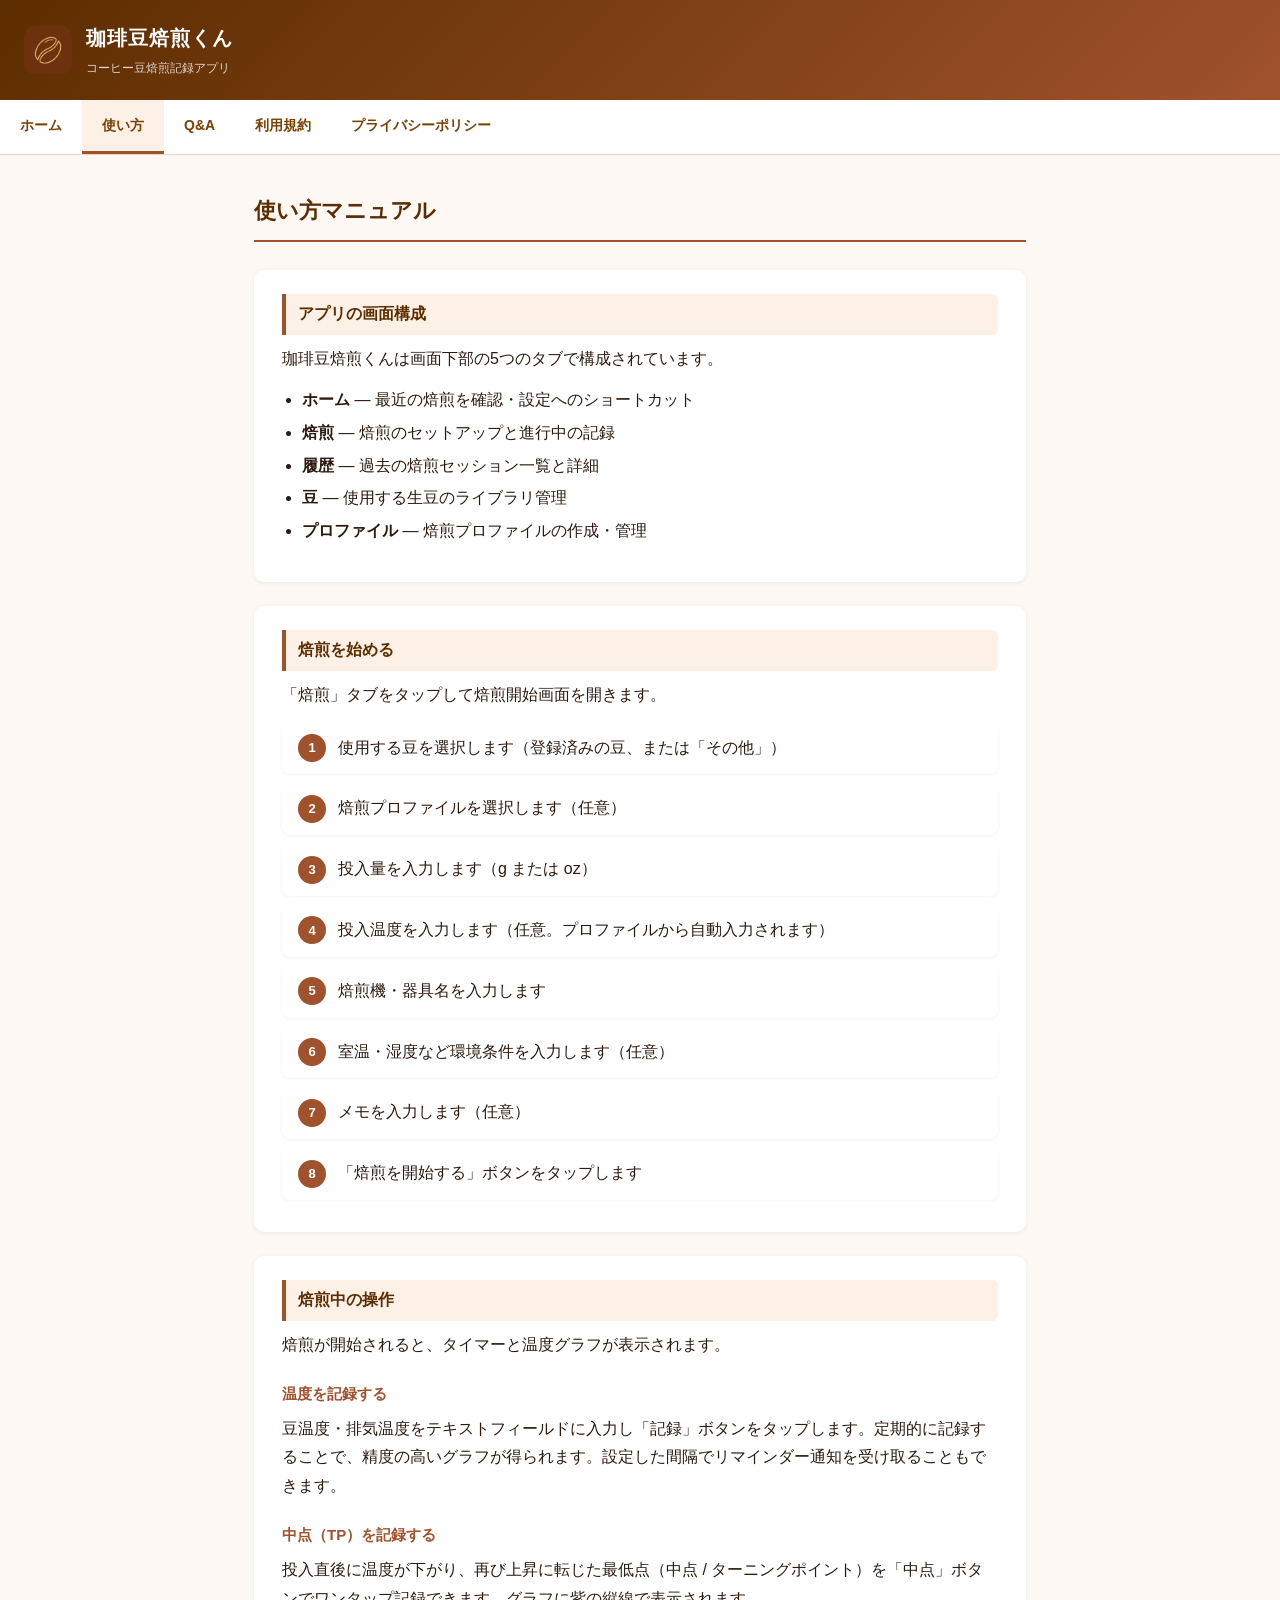
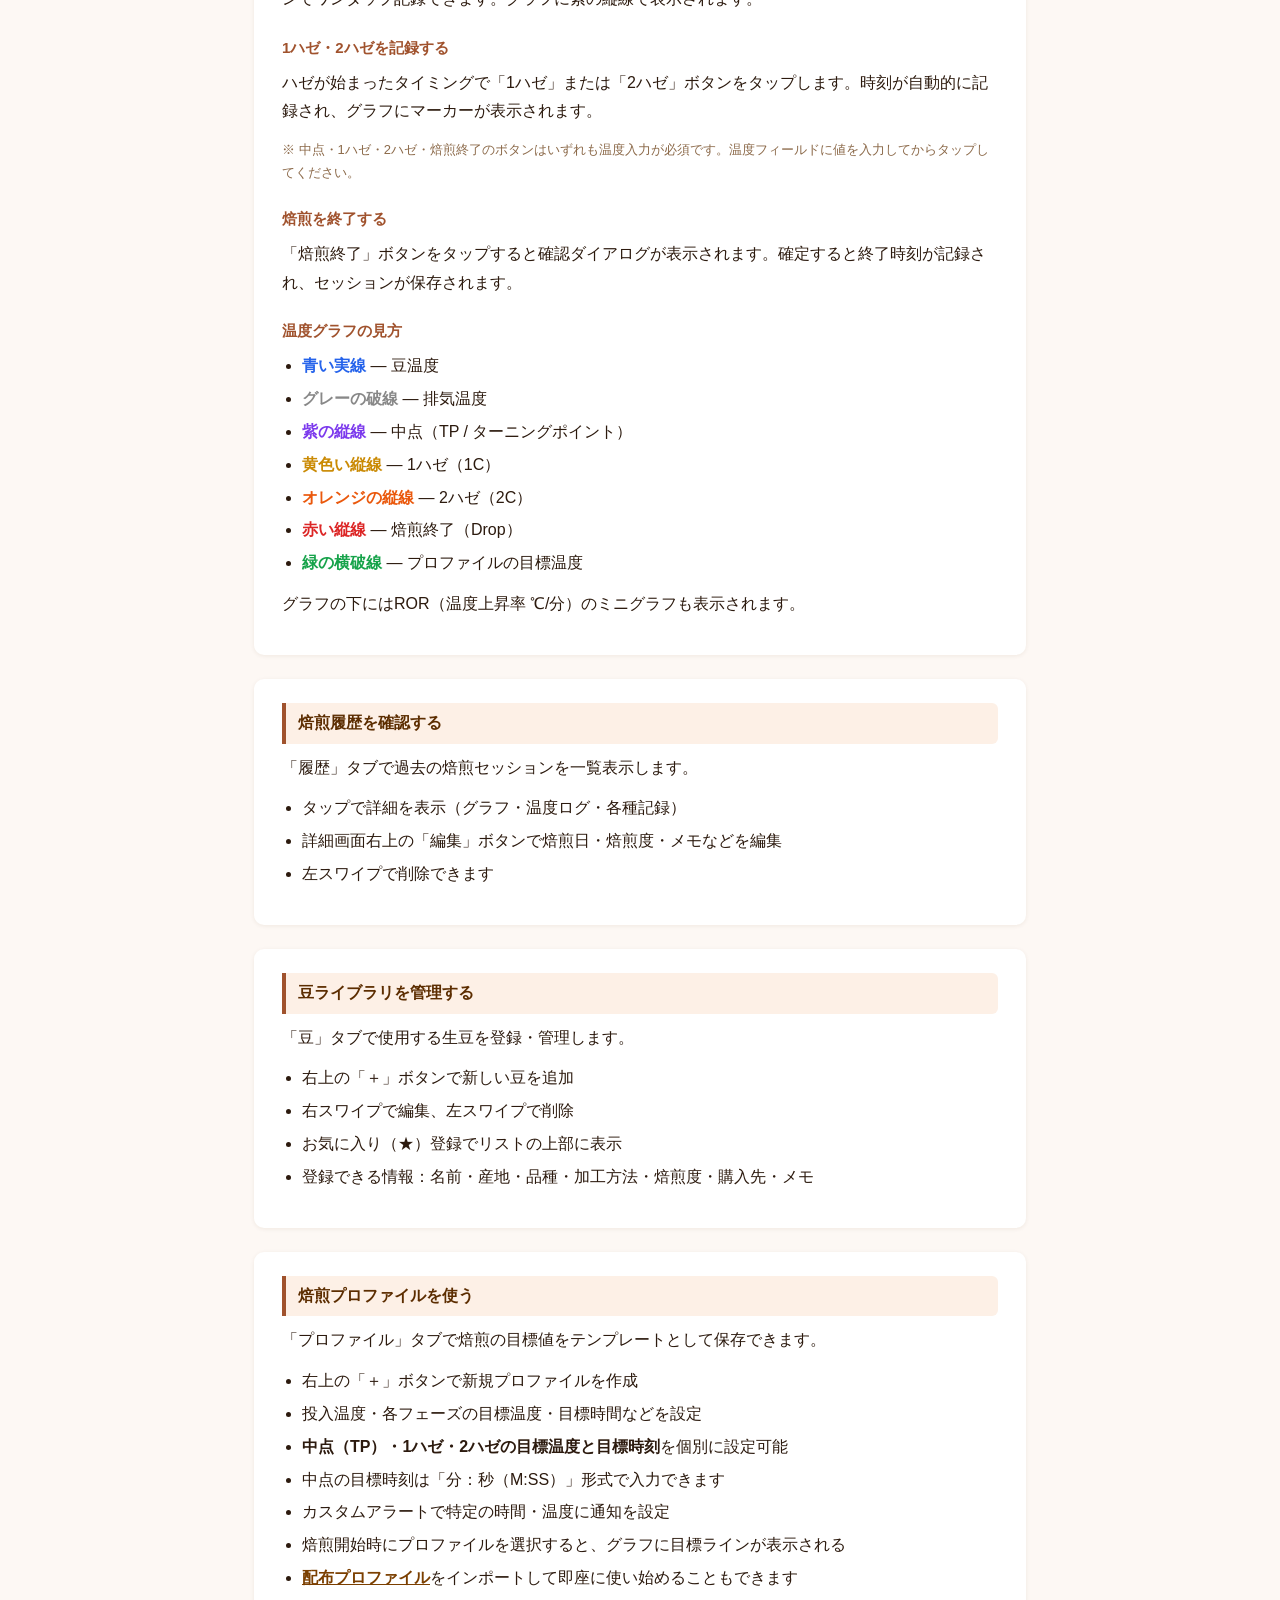
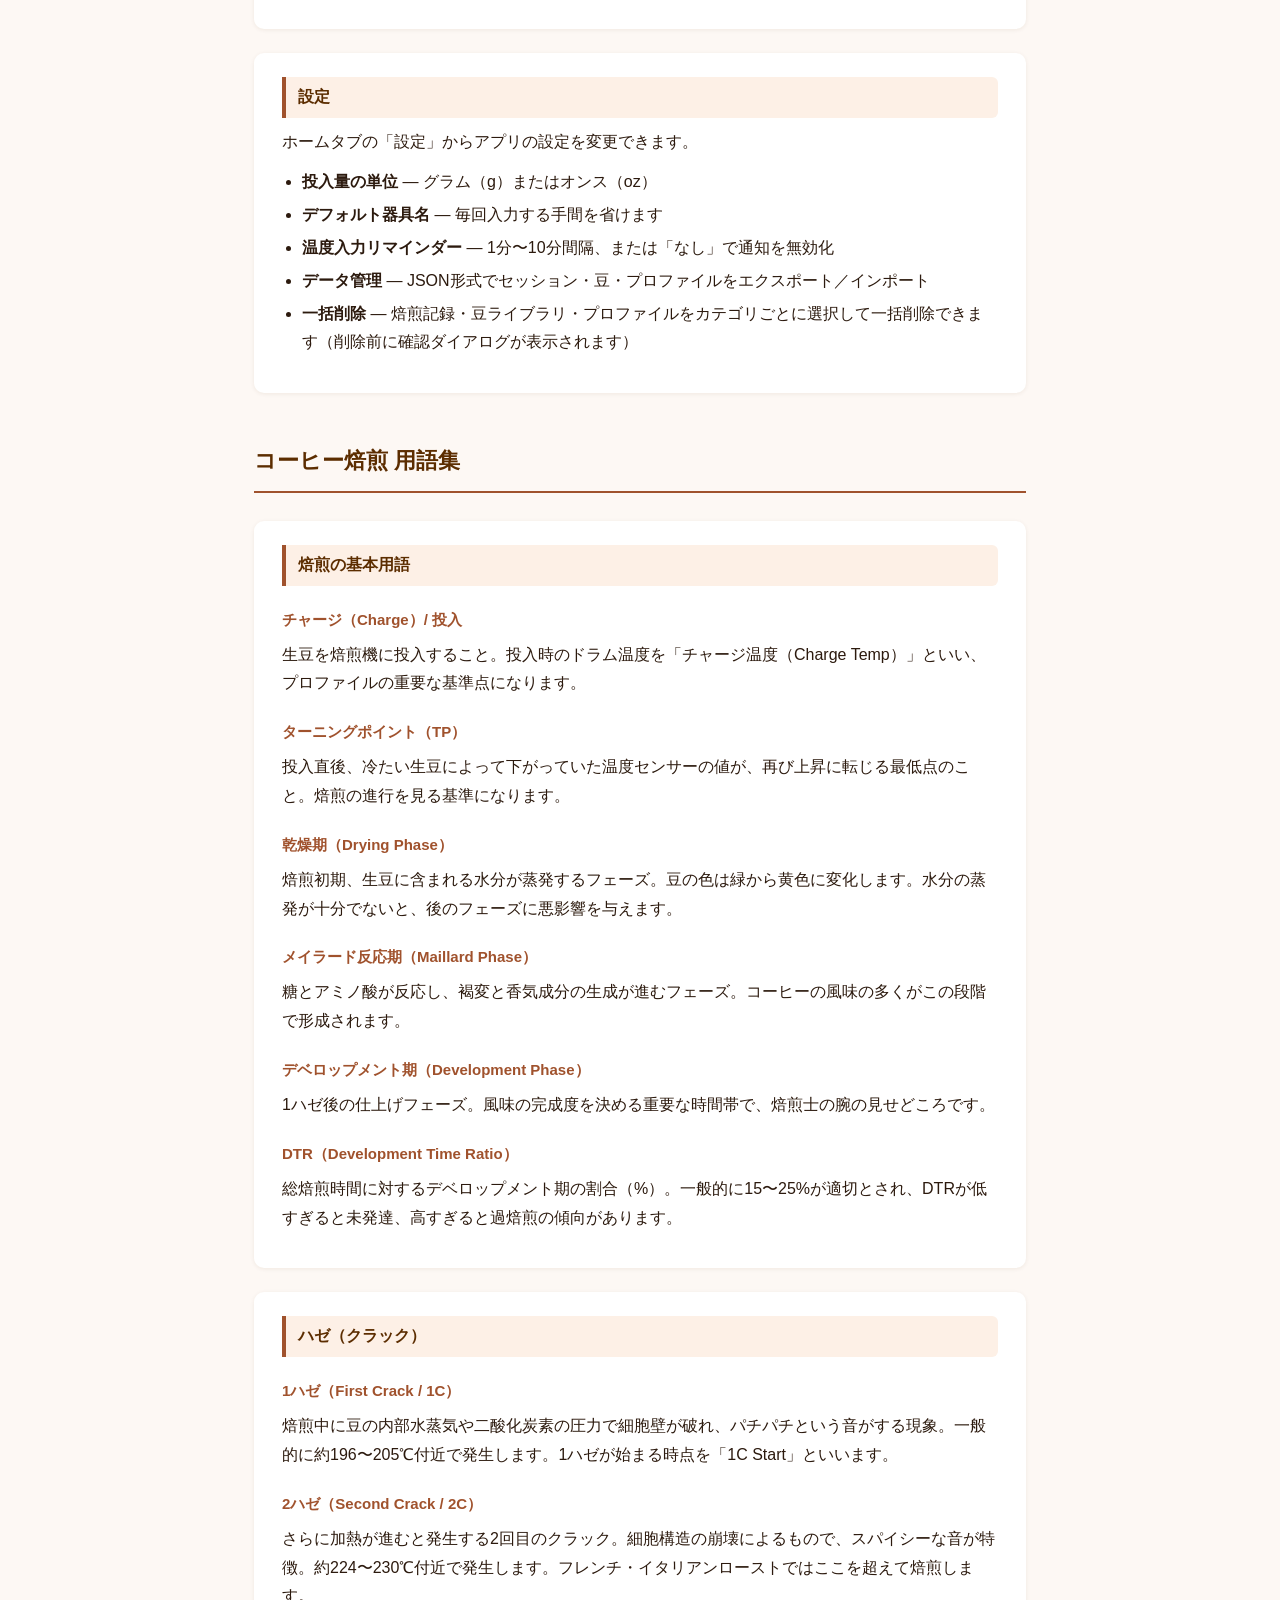
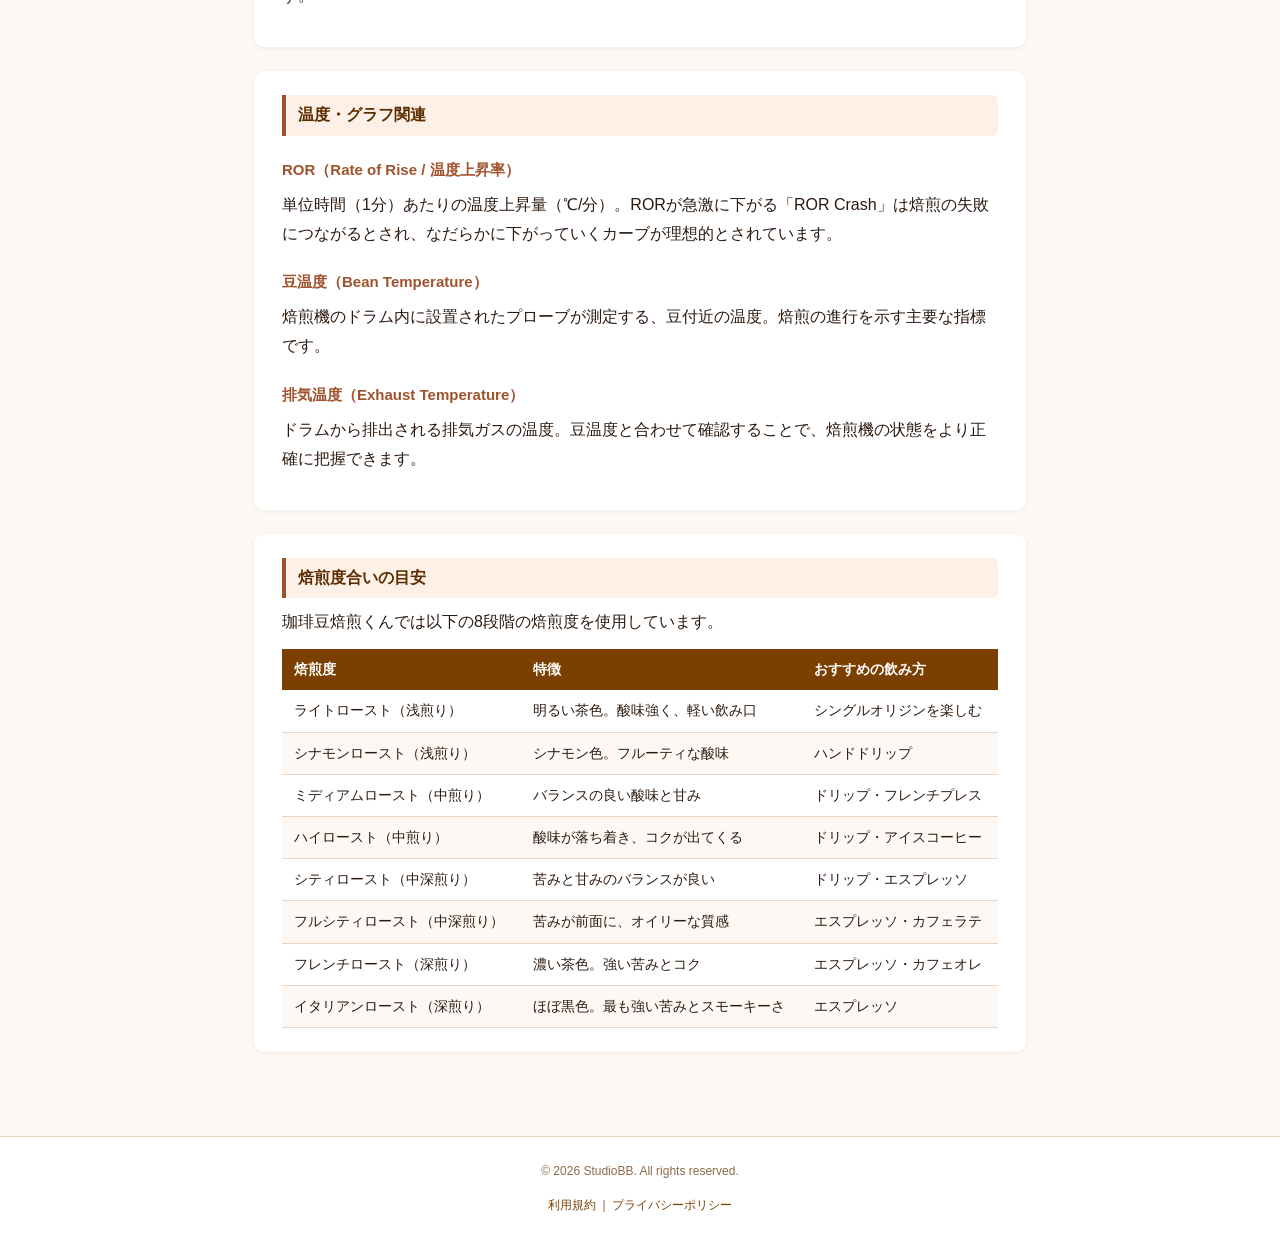
==== commit 17f9c60c: "Temporarily hide profiles distribution page from navigation Remove nav links and index card; profile" ====
--- a/manual.html
+++ b/manual.html
@@ -22,7 +22,6 @@
   <a href="index.html">ホーム</a>
   <a href="manual.html" class="active">使い方</a>
   <a href="qa.html">Q&amp;A</a>
-  <a href="profiles.html">プロファイル配布</a>
   <a href="terms.html">利用規約</a>
   <a href="privacy.html">プライバシーポリシー</a>
 </nav>
